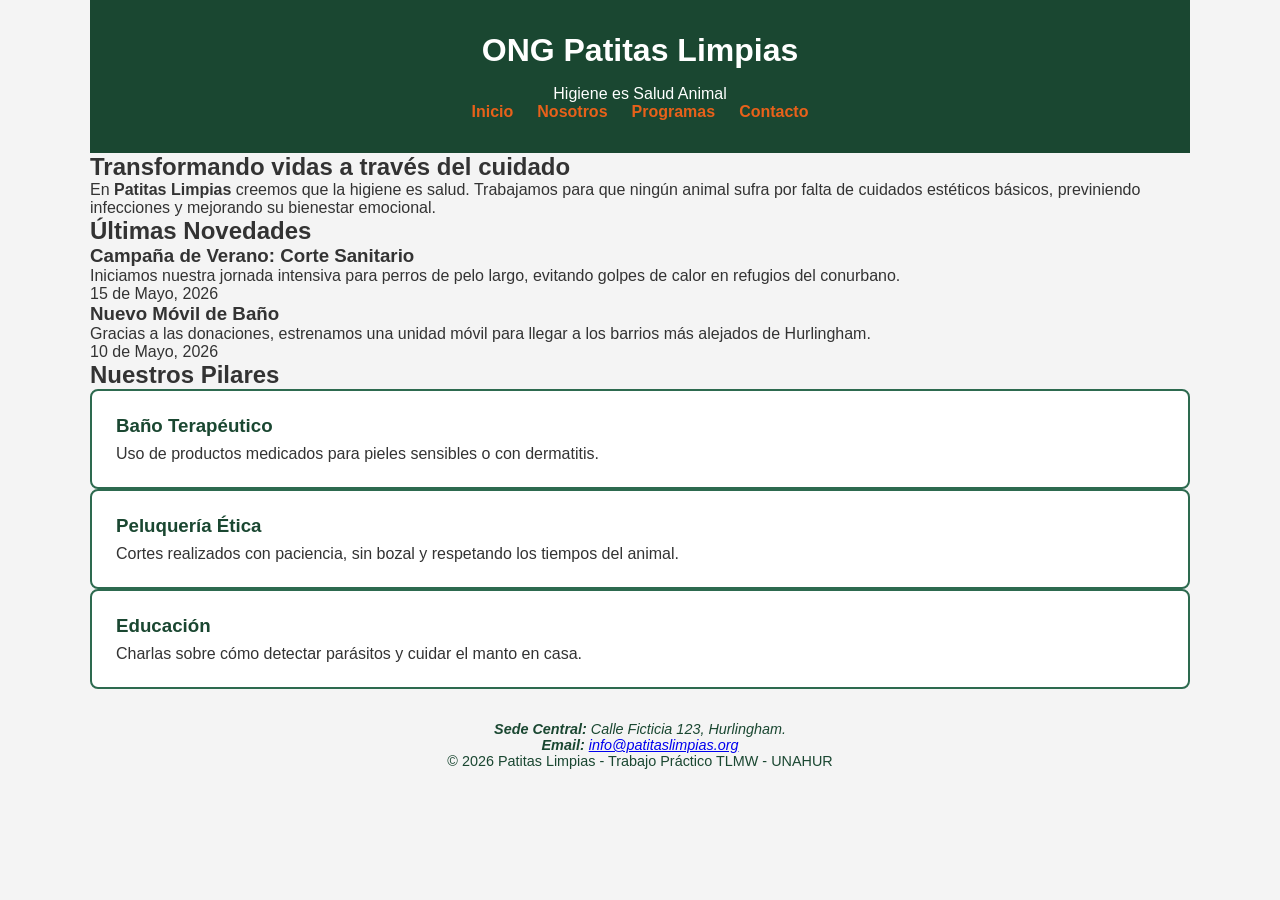
==== index.html @ 878aeaac "style: agregar css y hoja de estilos con flexbox" ====
<!DOCTYPE html>
<html lang="es">
<head>
    <meta charset="UTF-8">
    <meta name="viewport" content="width=device-width, initial-scale=1.0">
    <title>Patitas Limpias - Cuidado Animal con Amor</title>
    <link rel="stylesheet" href="estilos.css">
</head>
<body>
    <header>
        <div class="logo-container">
            <h1>ONG Patitas Limpias</h1>
            <p>Higiene es Salud Animal</p>
        </div>
        <nav>
            <ul>
                <li><a href="index.html">Inicio</a></li>
                <li><a href="nosotros.html">Nosotros</a></li>
                <li><a href="programas.html">Programas</a></li>
                <li><a href="contacto.html">Contacto</a></li>
            </ul>
        </nav>
    </header>

    <main>
        <section id="hero">
            <h2>Transformando vidas a través del cuidado</h2>
            <p>En <strong>Patitas Limpias</strong> creemos que la higiene es salud. Trabajamos para que ningún animal sufra por falta de cuidados estéticos básicos, previniendo infecciones y mejorando su bienestar emocional.</p>
        </section>

        <section id="noticias">
            <h2>Últimas Novedades</h2>
            <div class="contenedor-articulos">
                <article>
                    <h3>Campaña de Verano: Corte Sanitario</h3>
                    <p>Iniciamos nuestra jornada intensiva para perros de pelo largo, evitando golpes de calor en refugios del conurbano.</p>
                    <time datetime="2026-05-15">15 de Mayo, 2026</time>
                </article>
                <article>
                    <h3>Nuevo Móvil de Baño</h3>
                    <p>Gracias a las donaciones, estrenamos una unidad móvil para llegar a los barrios más alejados de Hurlingham.</p>
                    <time datetime="2026-05-10">10 de Mayo, 2026</time>
                </article>
            </div>
        </section>

        <section id="que-hacemos">
            <h2>Nuestros Pilares</h2>
            <div class="flex-container">
                <div class="card">
                    <h3>Baño Terapéutico</h3>
                    <p>Uso de productos medicados para pieles sensibles o con dermatitis.</p>
                </div>
                <div class="card">
                    <h3>Peluquería Ética</h3>
                    <p>Cortes realizados con paciencia, sin bozal y respetando los tiempos del animal.</p>
                </div>
                <div class="card">
                    <h3>Educación</h3>
                    <p>Charlas sobre cómo detectar parásitos y cuidar el manto en casa.</p>
                </div>
            </div>
        </section>
    </main>

    <footer>
        <div class="footer-content">
            <address>
                <strong>Sede Central:</strong> Calle Ficticia 123, Hurlingham.<br>
                <strong>Email:</strong> <a href="mailto:info@patitaslimpias.org">info@patitaslimpias.org</a>
            </address>
            <p>&copy; 2026 Patitas Limpias - Trabajo Práctico TLMW - UNAHUR</p>
        </div>
    </footer>
</body>
</html>
---- estilos.css ----
/* 1. Variables CSS en :root */
:root {
    --verde-oscuro: #1A4731;
    --verde-medio: #2D6A4F;
    --naranja: #E8611A;
    --blanco: #ffffff;
    --gris-claro: #f4f4f4;
}

/* 2. Reset + Body */
* {
    margin: 0;
    padding: 0;
    box-sizing: border-box;
}

body {
    font-family: 'Poppins', sans-serif;
    font-size: 16px;
    background-color: var(--gris-claro);
    color: #333;
    /* Centrado del sitio */
    max-width: 1100px;
    margin: 0 auto;
}

/* 3. Header */
header {
    background-color: var(--verde-oscuro);
    color: var(--blanco);
    padding: 2rem;
    text-align: center;
}

header h1 {
    color: var(--blanco);
    margin-bottom: 1rem;
}

/* 4. Navegación (Flexbox) */
nav ul {
    display: flex;
    justify-content: center;
    gap: 1.5rem;
    list-style: none;
}

nav a {
    color: var(--naranja);
    text-decoration: none;
    font-weight: 600;
    transition: color 0.3s ease;
}

nav a:hover {
    color: var(--blanco);
}

/* 5. Sección Servicios y Cards (Flexbox + Modelo de Caja) */
.servicios {
    display: flex;
    flex-wrap: wrap;
    gap: 1.5rem;
    padding: 2rem 0;
}

.card {
    background-color: var(--blanco);
    flex: 1 1 calc(33.333% - 1.5rem); /* Ocupa un tercio menos el gap */
    min-width: 280px; /* Asegura que se vea bien en móviles */
    padding: 1.5rem;
    border: 2px solid var(--verde-medio);
    border-radius: 8px;
    transition: transform 0.2s ease;
}

.card:hover {
    transform: translateY(-5px); /* Pequeño efecto visual */
    box-shadow: 0 4px 15px rgba(0,0,0,0.1);
}

.card h3 {
    color: var(--verde-oscuro);
    margin-bottom: 0.5rem;
}

/* Estilos para el Footer (Para completar el diseño) */
footer {
    text-align: center;
    padding: 2rem;
    color: var(--verde-oscuro);
    font-size: 0.9rem;
}
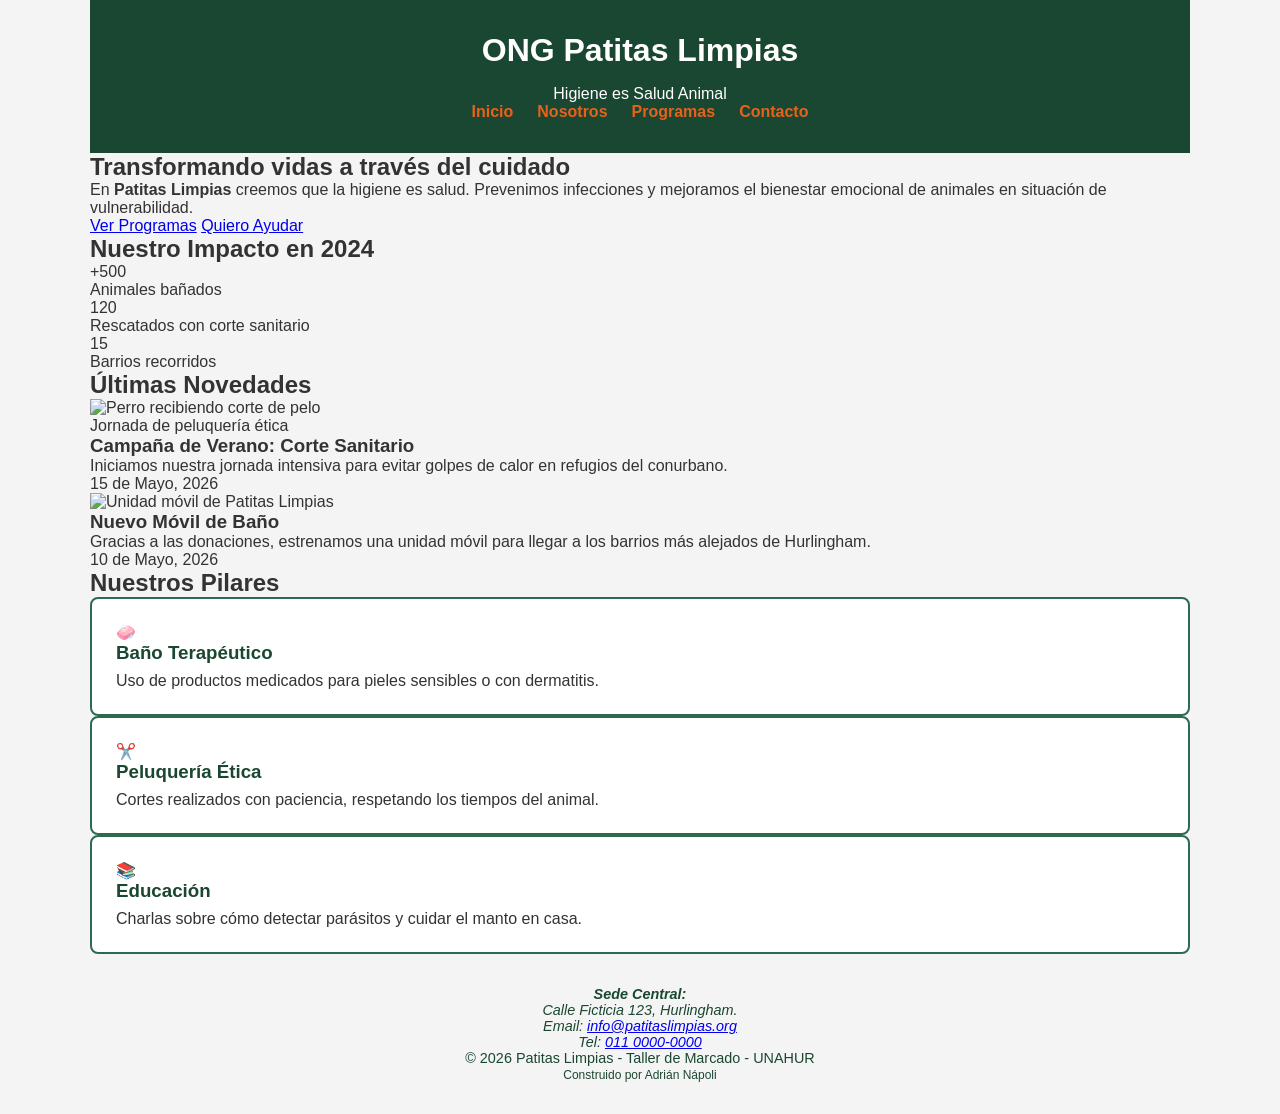
==== commit 9a58559c: "grabo... necesito más tiempo para arreglar botones" ====
--- a/index.html
+++ b/index.html
@@ -7,55 +7,95 @@
     <link rel="stylesheet" href="estilos.css">
 </head>
 <body>
-    <header>
-        <div class="logo-container">
-            <h1>ONG Patitas Limpias</h1>
-            <p>Higiene es Salud Animal</p>
+    <header class="header-principal">
+        <div class="contenedor header-flex">
+            <div class="logo-container">
+                <h1>ONG Patitas Limpias</h1>
+                <p>Higiene es Salud Animal</p>
+            </div>
+            <nav aria-label="Menú principal">
+                <ul class="nav-links">
+                    <li><a href="index.html" class="active">Inicio</a></li>
+                    <li><a href="nosotros.html">Nosotros</a></li>
+                    <li><a href="programas.html">Programas</a></li>
+                    <li><a href="contacto.html">Contacto</a></li>
+                </ul>
+            </nav>
         </div>
-        <nav>
-            <ul>
-                <li><a href="index.html">Inicio</a></li>
-                <li><a href="nosotros.html">Nosotros</a></li>
-                <li><a href="programas.html">Programas</a></li>
-                <li><a href="contacto.html">Contacto</a></li>
-            </ul>
-        </nav>
     </header>
 
     <main>
-        <section id="hero">
-            <h2>Transformando vidas a través del cuidado</h2>
-            <p>En <strong>Patitas Limpias</strong> creemos que la higiene es salud. Trabajamos para que ningún animal sufra por falta de cuidados estéticos básicos, previniendo infecciones y mejorando su bienestar emocional.</p>
-        </section>
-
-        <section id="noticias">
-            <h2>Últimas Novedades</h2>
-            <div class="contenedor-articulos">
-                <article>
-                    <h3>Campaña de Verano: Corte Sanitario</h3>
-                    <p>Iniciamos nuestra jornada intensiva para perros de pelo largo, evitando golpes de calor en refugios del conurbano.</p>
-                    <time datetime="2026-05-15">15 de Mayo, 2026</time>
-                </article>
-                <article>
-                    <h3>Nuevo Móvil de Baño</h3>
-                    <p>Gracias a las donaciones, estrenamos una unidad móvil para llegar a los barrios más alejados de Hurlingham.</p>
-                    <time datetime="2026-05-10">10 de Mayo, 2026</time>
-                </article>
+        <!-- Sección Hero con Call to Action -->
+        <section id="hero" class="hero-seccion">
+            <div class="contenedor hero-contenido">
+                <h2>Transformando vidas a través del cuidado</h2>
+                <p>En <strong>Patitas Limpias</strong> creemos que la higiene es salud. Prevenimos infecciones y mejoramos el bienestar emocional de animales en situación de vulnerabilidad.</p>
+                <div class="hero-botones">
+                    <a href="programas.html" class="boton boton-primario">Ver Programas</a>
+                    <a href="contacto.html" class="boton boton-secundario">Quiero Ayudar</a>
+                </div>
             </div>
         </section>
 
-        <section id="que-hacemos">
-            <h2>Nuestros Pilares</h2>
+        <!-- Estadísticas de Impacto (Innovación) -->
+        <section id="impacto" class="contenedor">
+            <h2 class="titulo-centrado">Nuestro Impacto en 2024</h2>
+            <div class="flex-impacto">
+                <dl class="impacto-item">
+                    <dt>+500</dt>
+                    <dd>Animales bañados</dd>
+                </dl>
+                <dl class="impacto-item">
+                    <dt>120</dt>
+                    <dd>Rescatados con corte sanitario</dd>
+                </dl>
+                <dl class="impacto-item">
+                    <dt>15</dt>
+                    <dd>Barrios recorridos</dd>
+                </dl>
+            </div>
+        </section>
+
+        <section id="noticias" class="fondo-claro">
+            <div class="contenedor">
+                <h2 class="titulo-centrado">Últimas Novedades</h2>
+                <div class="grid-articulos">
+                    <article class="tarjeta-noticia">
+                        <figure>
+                            <img src="img/campaña-verano.jpg" alt="Perro recibiendo corte de pelo">
+                            <figcaption>Jornada de peluquería ética</figcaption>
+                        </figure>
+                        <h3>Campaña de Verano: Corte Sanitario</h3>
+                        <p>Iniciamos nuestra jornada intensiva para evitar golpes de calor en refugios del conurbano.</p>
+                        <time datetime="2026-05-15">15 de Mayo, 2026</time>
+                    </article>
+                    <article class="tarjeta-noticia">
+                        <figure>
+                            <img src="img/movil-bano.jpg" alt="Unidad móvil de Patitas Limpias">
+                        </figure>
+                        <h3>Nuevo Móvil de Baño</h3>
+                        <p>Gracias a las donaciones, estrenamos una unidad móvil para llegar a los barrios más alejados de Hurlingham.</p>
+                        <time datetime="2026-05-10">10 de Mayo, 2026</time>
+                    </article>
+                </div>
+            </div>
+        </section>
+
+        <section id="que-hacemos" class="contenedor">
+            <h2 class="titulo-centrado">Nuestros Pilares</h2>
             <div class="flex-container">
                 <div class="card">
+                    <span class="icono">🧼</span>
                     <h3>Baño Terapéutico</h3>
                     <p>Uso de productos medicados para pieles sensibles o con dermatitis.</p>
                 </div>
                 <div class="card">
+                    <span class="icono">✂️</span>
                     <h3>Peluquería Ética</h3>
-                    <p>Cortes realizados con paciencia, sin bozal y respetando los tiempos del animal.</p>
+                    <p>Cortes realizados con paciencia, respetando los tiempos del animal.</p>
                 </div>
                 <div class="card">
+                    <span class="icono">📚</span>
                     <h3>Educación</h3>
                     <p>Charlas sobre cómo detectar parásitos y cuidar el manto en casa.</p>
                 </div>
@@ -64,12 +104,17 @@
     </main>
 
     <footer>
-        <div class="footer-content">
+        <div class="contenedor footer-grid">
             <address>
-                <strong>Sede Central:</strong> Calle Ficticia 123, Hurlingham.<br>
-                <strong>Email:</strong> <a href="mailto:info@patitaslimpias.org">info@patitaslimpias.org</a>
+                <strong>Sede Central:</strong><br>
+                Calle Ficticia 123, Hurlingham.<br>
+                Email: <a href="mailto:info@patitaslimpias.org">info@patitaslimpias.org</a><br>
+                Tel: <a href="tel:+541100000000">011 0000-0000</a>
             </address>
-            <p>&copy; 2026 Patitas Limpias - Trabajo Práctico TLMW - UNAHUR</p>
+            <div class="copyright">
+                <p>&copy; 2026 Patitas Limpias - Taller de Marcado - UNAHUR</p>
+                <p><small>Construido por Adrián Nápoli</small></p>
+            </div>
         </div>
     </footer>
 </body>
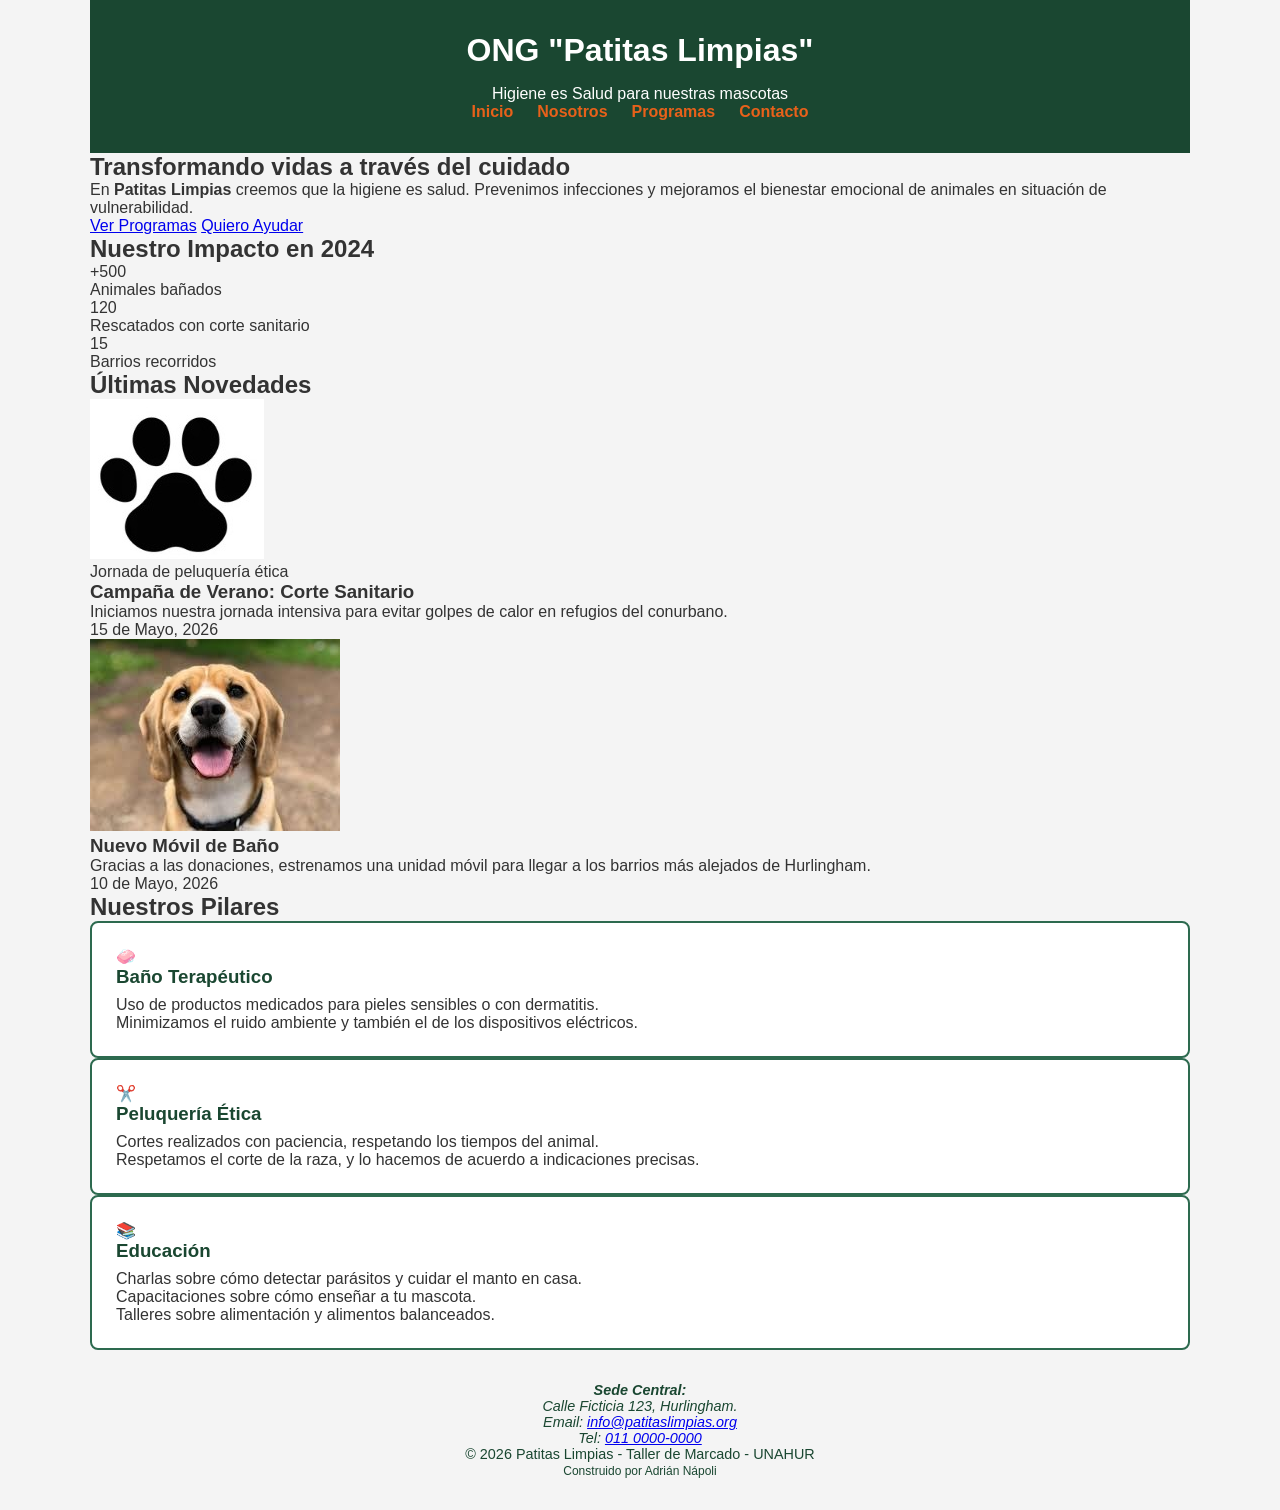
==== commit 96c8ec8d: "tengo que revisar el video incrustados" ====
--- a/index.html
+++ b/index.html
@@ -10,8 +10,8 @@
     <header class="header-principal">
         <div class="contenedor header-flex">
             <div class="logo-container">
-                <h1>ONG Patitas Limpias</h1>
-                <p>Higiene es Salud Animal</p>
+                <h1>ONG "Patitas Limpias"</h1>
+                <p>Higiene es Salud para nuestras mascotas</p>
             </div>
             <nav aria-label="Menú principal">
                 <ul class="nav-links">
@@ -62,7 +62,7 @@
                 <div class="grid-articulos">
                     <article class="tarjeta-noticia">
                         <figure>
-                            <img src="img/campaña-verano.jpg" alt="Perro recibiendo corte de pelo">
+                            <img src="img/huella.jpg" alt="Perro recibiendo corte de pelo">
                             <figcaption>Jornada de peluquería ética</figcaption>
                         </figure>
                         <h3>Campaña de Verano: Corte Sanitario</h3>
@@ -71,7 +71,7 @@
                     </article>
                     <article class="tarjeta-noticia">
                         <figure>
-                            <img src="img/movil-bano.jpg" alt="Unidad móvil de Patitas Limpias">
+                            <img src="img/perro1.jpg" alt="Unidad móvil de Patitas Limpias">
                         </figure>
                         <h3>Nuevo Móvil de Baño</h3>
                         <p>Gracias a las donaciones, estrenamos una unidad móvil para llegar a los barrios más alejados de Hurlingham.</p>
@@ -88,16 +88,21 @@
                     <span class="icono">🧼</span>
                     <h3>Baño Terapéutico</h3>
                     <p>Uso de productos medicados para pieles sensibles o con dermatitis.</p>
+                    <p>Minimizamos el ruido ambiente y también el de los dispositivos eléctricos.</p>
+
                 </div>
                 <div class="card">
                     <span class="icono">✂️</span>
                     <h3>Peluquería Ética</h3>
                     <p>Cortes realizados con paciencia, respetando los tiempos del animal.</p>
+                    <p>Respetamos el corte de la raza, y lo hacemos de acuerdo a indicaciones precisas.</p>
                 </div>
                 <div class="card">
                     <span class="icono">📚</span>
                     <h3>Educación</h3>
                     <p>Charlas sobre cómo detectar parásitos y cuidar el manto en casa.</p>
+                    <p>Capacitaciones sobre cómo enseñar a tu mascota.</p>
+                    <p>Talleres sobre alimentación y alimentos balanceados.</p>
                 </div>
             </div>
         </section>
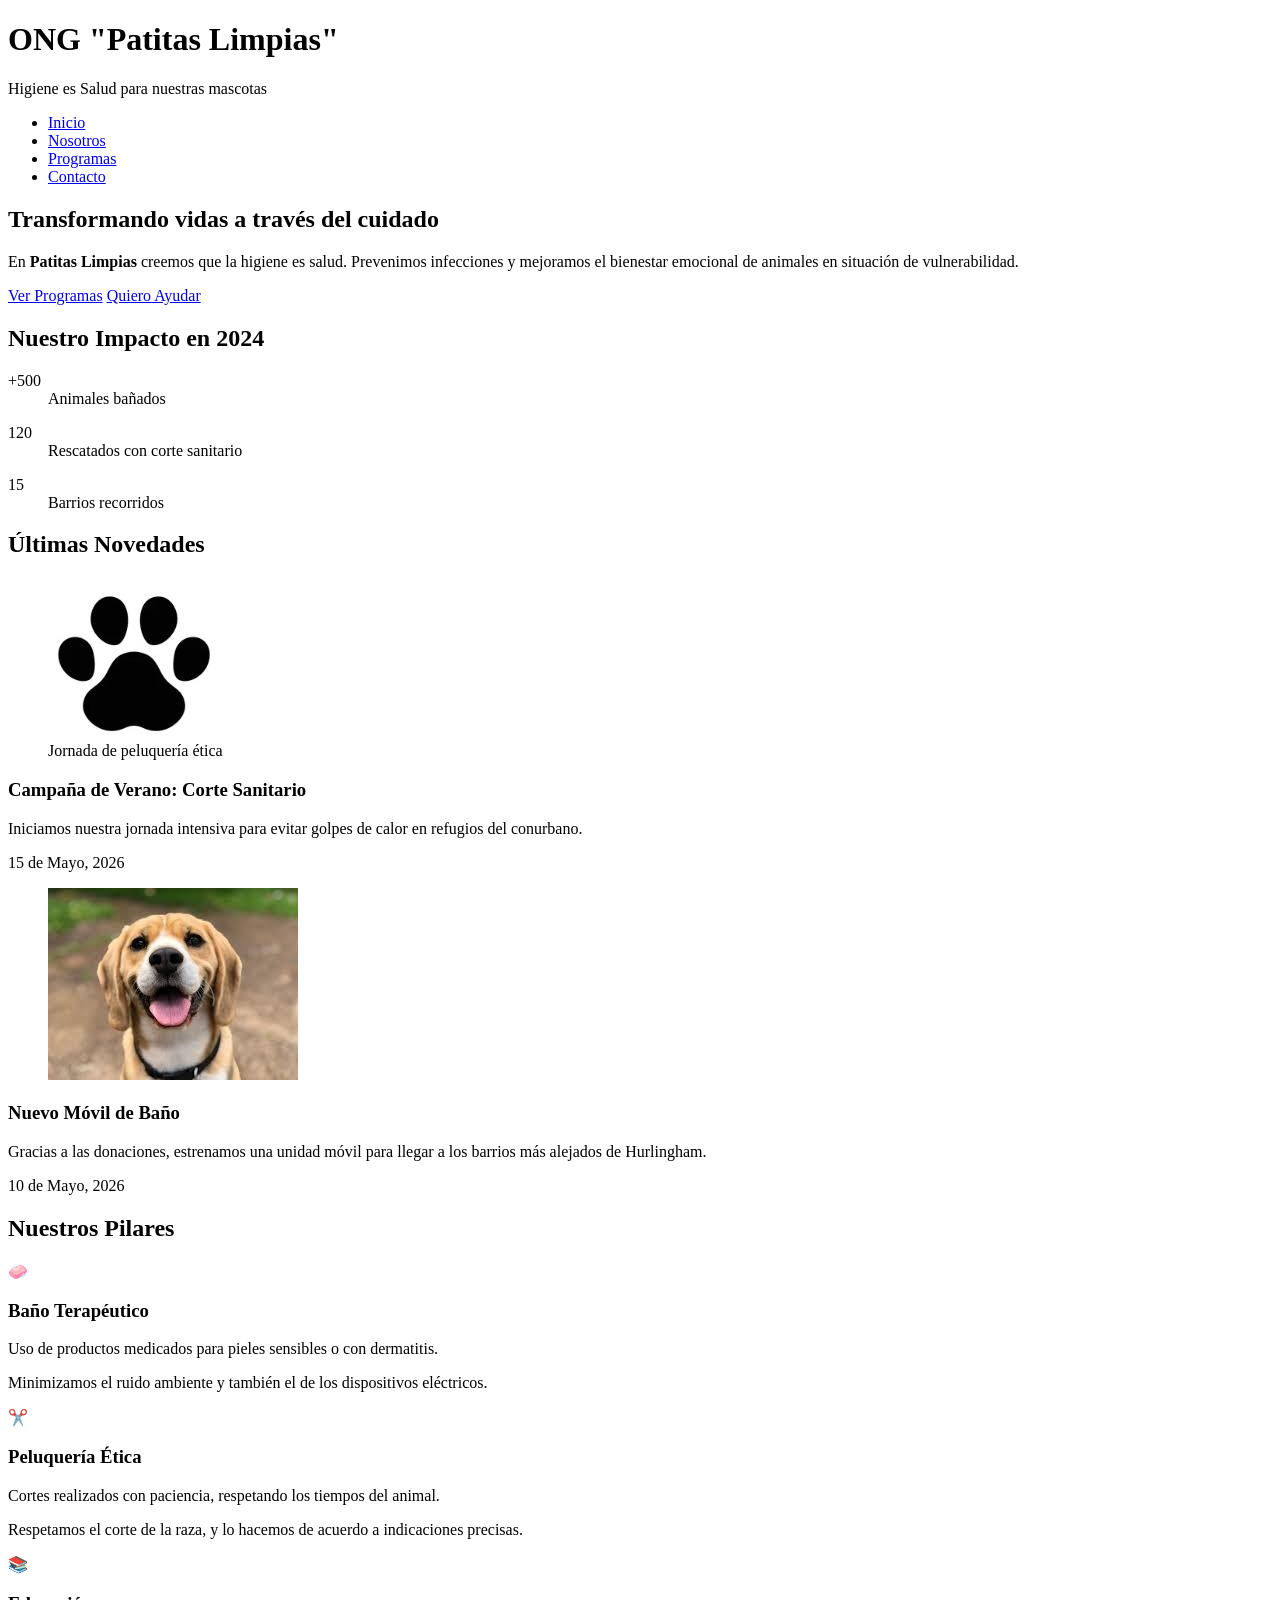
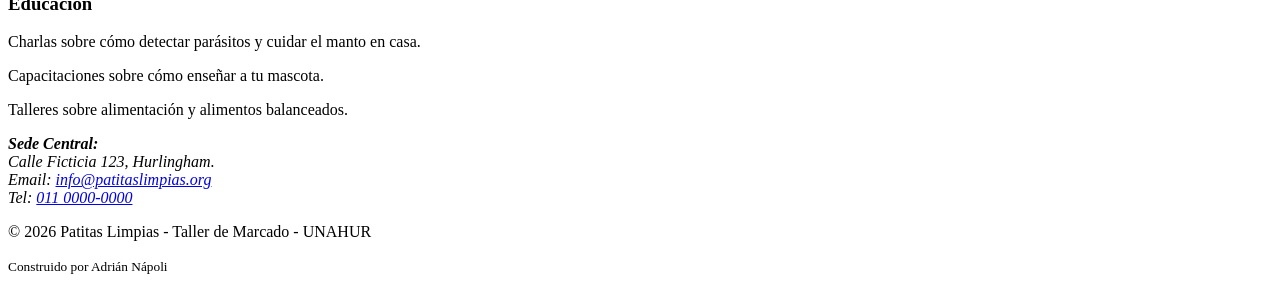
==== commit 2692d671: "mover hoja de estilos a la carpeta css y actualizar rutas" ====
--- a/index.html
+++ b/index.html
@@ -4,7 +4,7 @@
     <meta charset="UTF-8">
     <meta name="viewport" content="width=device-width, initial-scale=1.0">
     <title>Patitas Limpias - Cuidado Animal con Amor</title>
-    <link rel="stylesheet" href="estilos.css">
+    <link rel="stylesheet" href="css/estilos.css">
 </head>
 <body>
     <header class="header-principal">
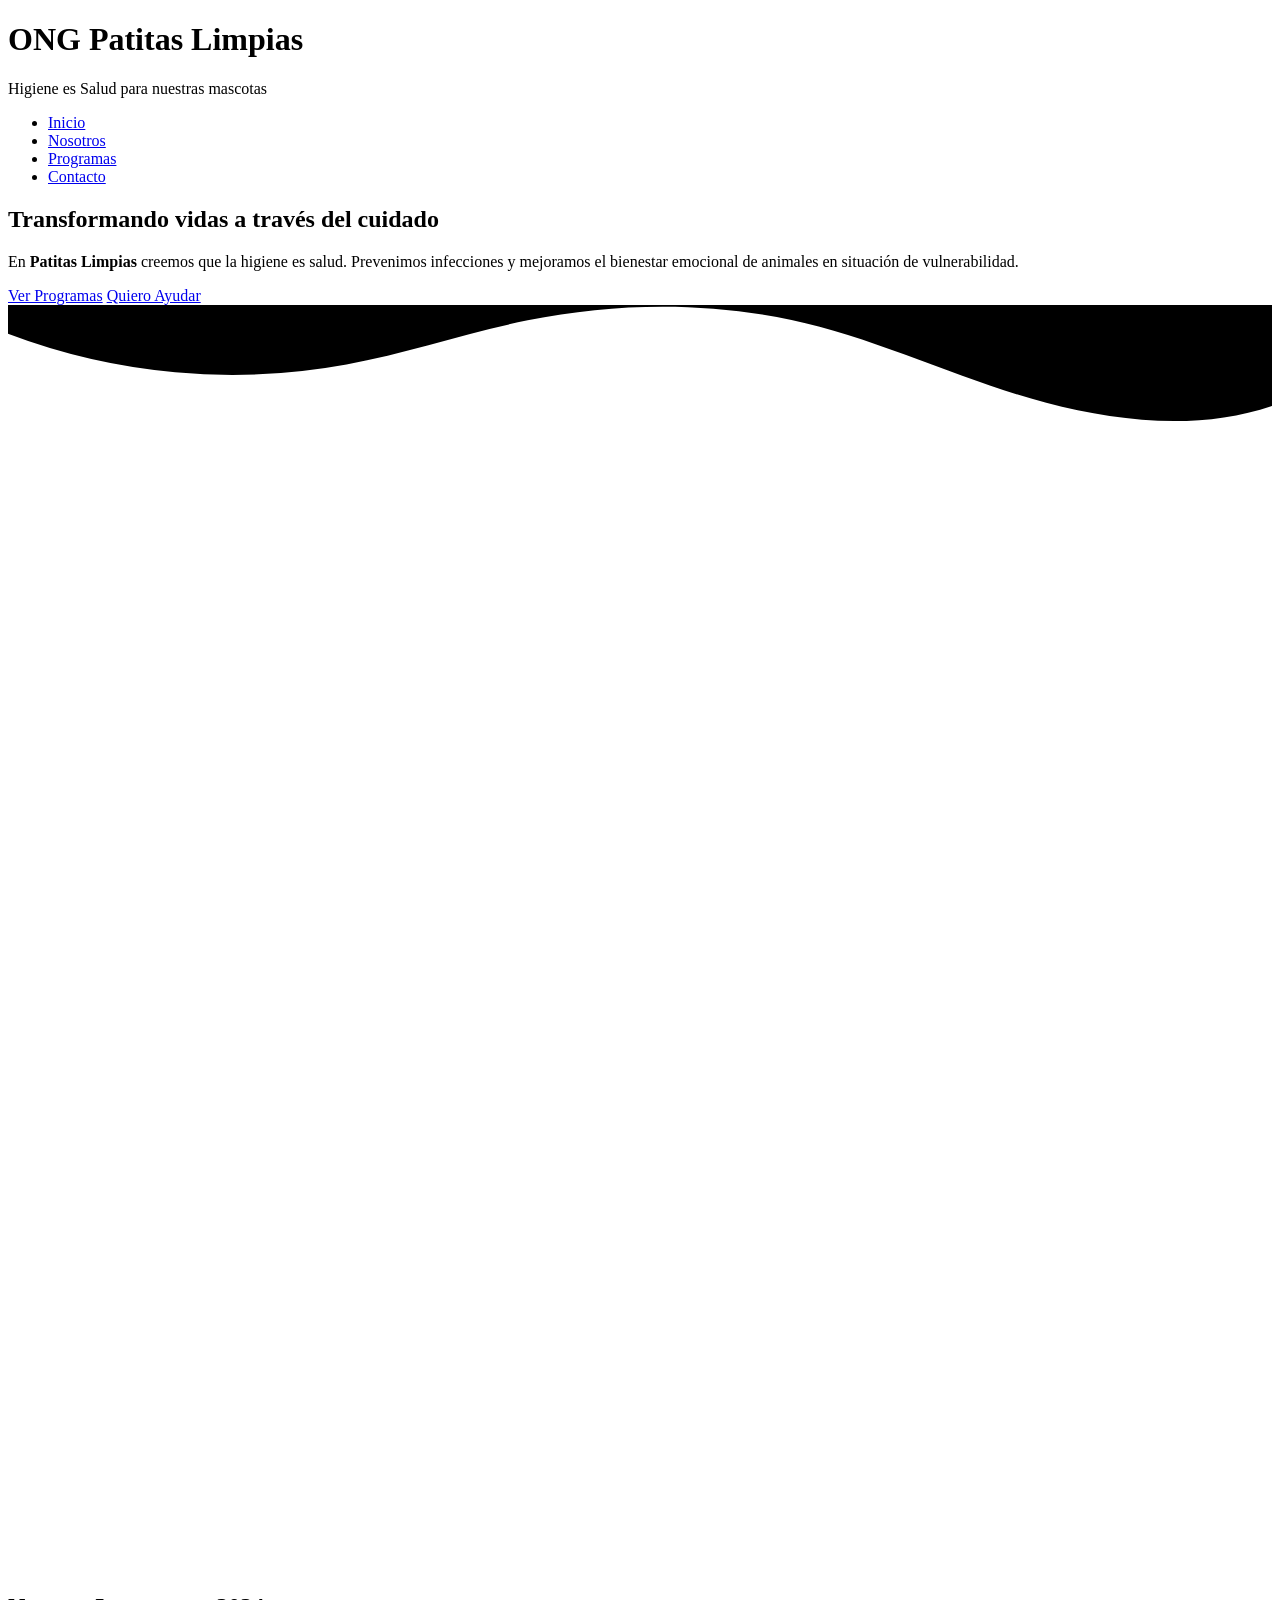
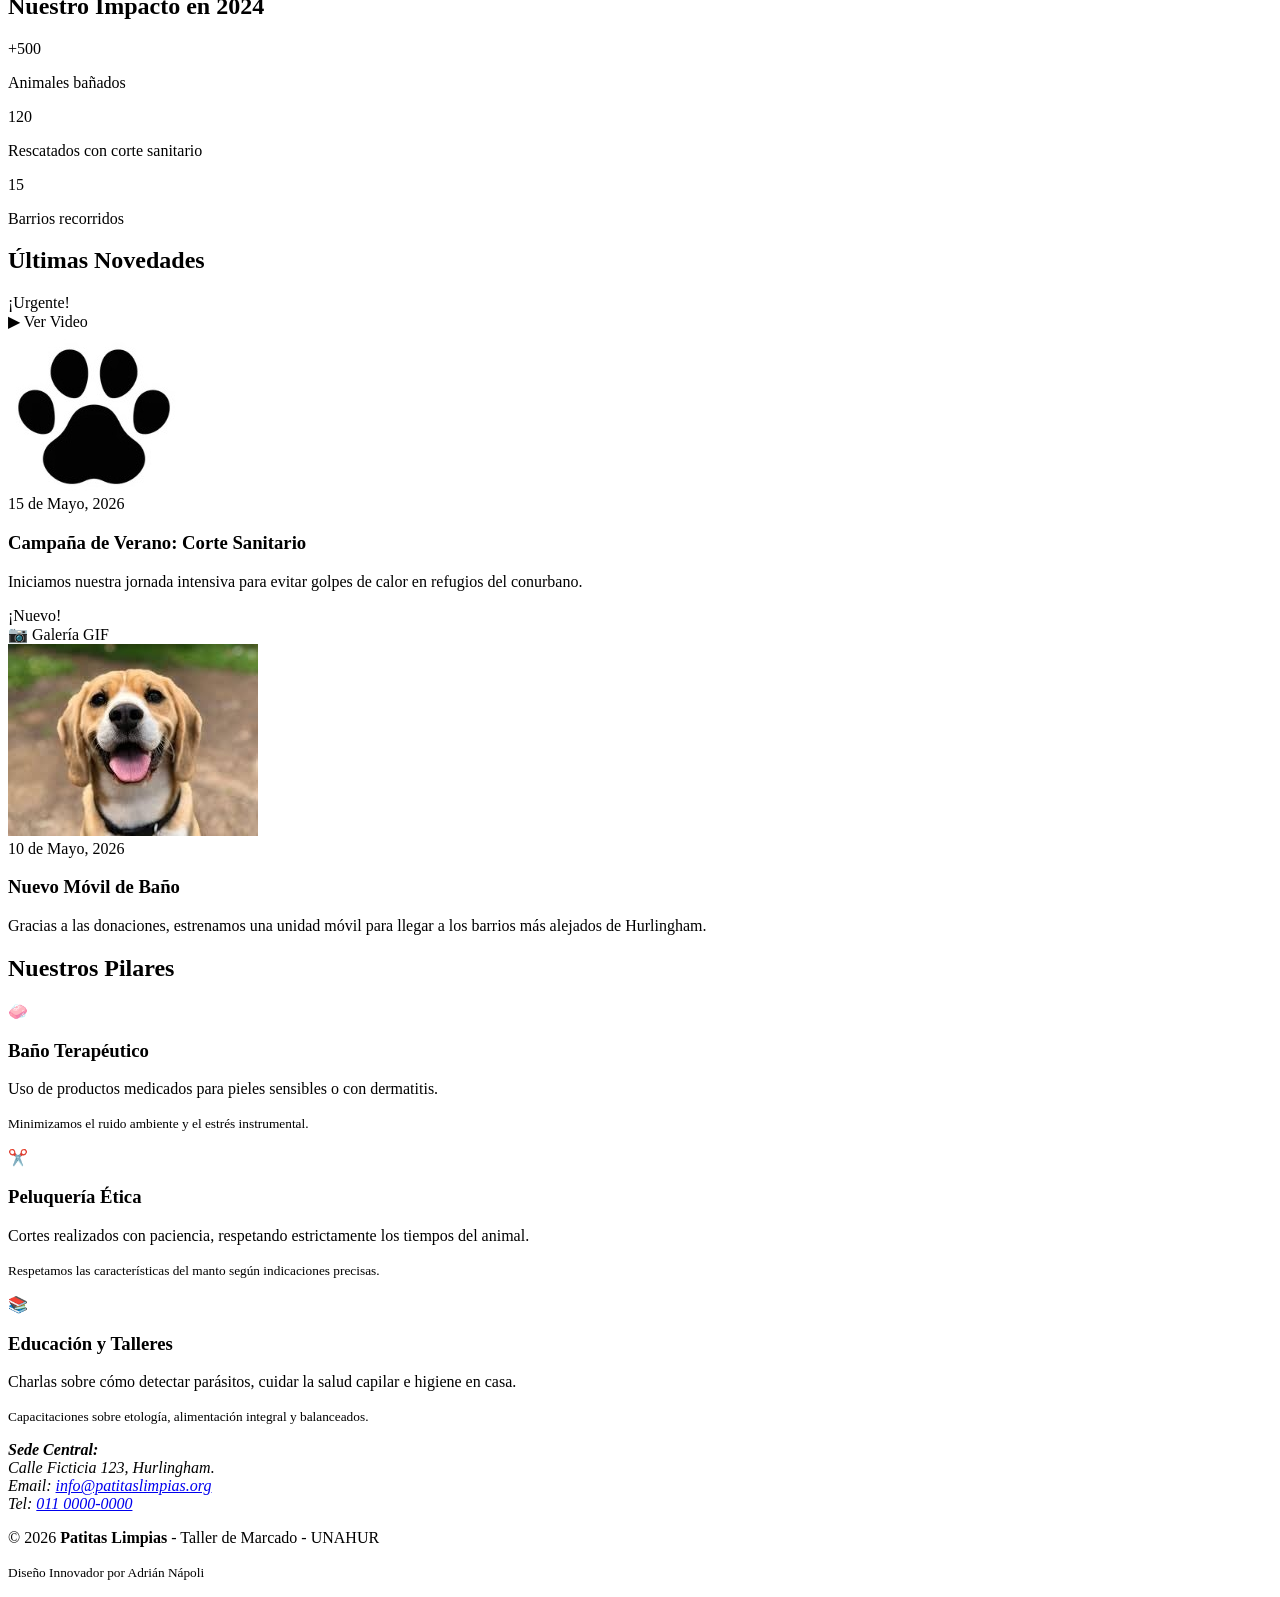
==== commit bbcca341: "rediseño estético integral con CSS Grid y Flexbox... me falta revisar paleta de colores" ====
--- a/index.html
+++ b/index.html
@@ -4,121 +4,145 @@
     <meta charset="UTF-8">
     <meta name="viewport" content="width=device-width, initial-scale=1.0">
     <title>Patitas Limpias - Cuidado Animal con Amor</title>
+    <link rel="preconnect" href="https://fonts.googleapis.com">
+    <link rel="preconnect" href="https://fonts.gstatic.com" crossorigin>
+    <link href="https://fonts.googleapis.com/css2?family=Fredoka:wght@400;600;700&family=Poppins:wght@300;400;600&display=swap" rel="stylesheet">
     <link rel="stylesheet" href="css/estilos.css">
 </head>
 <body>
-    <header class="header-principal">
+    <header class="header-principal sticky-nav">
         <div class="contenedor header-flex">
             <div class="logo-container">
-                <h1>ONG "Patitas Limpias"</h1>
+                <h1>ONG <span>Patitas Limpias</span></h1>
                 <p>Higiene es Salud para nuestras mascotas</p>
             </div>
             <nav aria-label="Menú principal">
                 <ul class="nav-links">
-                    <li><a href="index.html" class="active">Inicio</a></li>
-                    <li><a href="nosotros.html">Nosotros</a></li>
-                    <li><a href="programas.html">Programas</a></li>
-                    <li><a href="contacto.html">Contacto</a></li>
+                    <li><a href="index.html" class="active animated-link">Inicio</a></li>
+                    <li><a href="nosotros.html" class="animated-link">Nosotros</a></li>
+                    <li><a href="programas.html" class="animated-link">Programas</a></li>
+                    <li><a href="contacto.html" class="animated-link">Contacto</a></li>
                 </ul>
             </nav>
         </div>
     </header>
 
     <main>
-        <!-- Sección Hero con Call to Action -->
         <section id="hero" class="hero-seccion">
             <div class="contenedor hero-contenido">
-                <h2>Transformando vidas a través del cuidado</h2>
+                <h2 class="bounce-text">Transformando vidas a través del cuidado</h2>
                 <p>En <strong>Patitas Limpias</strong> creemos que la higiene es salud. Prevenimos infecciones y mejoramos el bienestar emocional de animales en situación de vulnerabilidad.</p>
                 <div class="hero-botones">
-                    <a href="programas.html" class="boton boton-primario">Ver Programas</a>
+                    <a href="programas.html" class="boton boton-primario pulse-effect">Ver Programas</a>
                     <a href="contacto.html" class="boton boton-secundario">Quiero Ayudar</a>
+                </div>
+            </div>
+            <div class="custom-shape-divider">
+                <svg data-name="Layer 1" xmlns="http://www.w3.org/2000/svg" viewBox="0 0 1200 1200" preserveAspectRatio="none">
+                    <path d="M321.39,56.44c58-10.79,114.16-30.13,172-41.86,82.39-16.72,168.19-17.73,250.45-.39C823.78,31,906.67,72,985.66,92.83c70.05,18.48,146.53,26.09,214.34,3V0H0V27.35A600.21,600.21,0,0,0,321.39,56.44Z" class="shape-fill"></path>
+                </svg>
+            </div>
+        </section>
+
+        <section id="impacto" class="contenedor seccion-padding">
+            <h2 class="titulo-centrado">Nuestro Impacto en 2024</h2>
+            <div class="flex-impacto">
+                <div class="impacto-item">
+                    <div class="impacto-circulo">
+                        <span class="numero">+500</span>
+                    </div>
+                    <p class="descripcion-impacto">Animales bañados</p>
+                </div>
+                <div class="impacto-item">
+                    <div class="impacto-circulo">
+                        <span class="numero">120</span>
+                    </div>
+                    <p class="descripcion-impacto">Rescatados con corte sanitario</p>
+                </div>
+                <div class="impacto-item">
+                    <div class="impacto-circulo">
+                        <span class="numero">15</span>
+                    </div>
+                    <p class="descripcion-impacto">Barrios recorridos</p>
                 </div>
             </div>
         </section>
 
-        <!-- Estadísticas de Impacto (Innovación) -->
-        <section id="impacto" class="contenedor">
-            <h2 class="titulo-centrado">Nuestro Impacto en 2024</h2>
-            <div class="flex-impacto">
-                <dl class="impacto-item">
-                    <dt>+500</dt>
-                    <dd>Animales bañados</dd>
-                </dl>
-                <dl class="impacto-item">
-                    <dt>120</dt>
-                    <dd>Rescatados con corte sanitario</dd>
-                </dl>
-                <dl class="impacto-item">
-                    <dt>15</dt>
-                    <dd>Barrios recorridos</dd>
-                </dl>
-            </div>
-        </section>
-
-        <section id="noticias" class="fondo-claro">
+        <section id="noticias" class="fondo-claro seccion-padding">
             <div class="contenedor">
                 <h2 class="titulo-centrado">Últimas Novedades</h2>
                 <div class="grid-articulos">
-                    <article class="tarjeta-noticia">
-                        <figure>
-                            <img src="img/huella.jpg" alt="Perro recibiendo corte de pelo">
-                            <figcaption>Jornada de peluquería ética</figcaption>
-                        </figure>
-                        <h3>Campaña de Verano: Corte Sanitario</h3>
-                        <p>Iniciamos nuestra jornada intensiva para evitar golpes de calor en refugios del conurbano.</p>
-                        <time datetime="2026-05-15">15 de Mayo, 2026</time>
+                    
+                    <article class="tarjeta-noticia relative-card">
+                        <span class="badge badge-urgente">¡Urgente!</span>
+                        <div class="contenedor-multimedia">
+                            <div class="overlay-play"><span>▶ Ver Video</span></div>
+                            <img src="img/huella.jpg" alt="Perro recibiendo corte de pelo" class="img-zoom">
+                        </div>
+                        <div class="tarjeta-cuerpo">
+                            <time datetime="2026-05-15" class="time-tag">15 de Mayo, 2026</time>
+                            <h3>Campaña de Verano: Corte Sanitario</h3>
+                            <p>Iniciamos nuestra jornada intensiva para evitar golpes de calor en refugios del conurbano.</p>
+                        </div>
                     </article>
-                    <article class="tarjeta-noticia">
-                        <figure>
-                            <img src="img/perro1.jpg" alt="Unidad móvil de Patitas Limpias">
-                        </figure>
-                        <h3>Nuevo Móvil de Baño</h3>
-                        <p>Gracias a las donaciones, estrenamos una unidad móvil para llegar a los barrios más alejados de Hurlingham.</p>
-                        <time datetime="2026-05-10">10 de Mayo, 2026</time>
+
+                    <article class="tarjeta-noticia relative-card">
+                        <span class="badge badge-nuevo">¡Nuevo!</span>
+                        <div class="contenedor-multimedia">
+                            <div class="overlay-play"><span>📷 Galería GIF</span></div>
+                            <img src="img/perro1.jpg" alt="Unidad móvil de Patitas Limpias" class="img-zoom">
+                        </div>
+                        <div class="tarjeta-cuerpo">
+                            <time datetime="2026-05-10" class="time-tag">10 de Mayo, 2026</time>
+                            <h3>Nuevo Móvil de Baño</h3>
+                            <p>Gracias a las donaciones, estrenamos una unidad móvil para llegar a los barrios más alejados de Hurlingham.</p>
+                        </div>
                     </article>
+
                 </div>
             </div>
         </section>
 
-        <section id="que-hacemos" class="contenedor">
+        <section id="que-hacemos" class="contenedor seccion-padding">
             <h2 class="titulo-centrado">Nuestros Pilares</h2>
             <div class="flex-container">
-                <div class="card">
-                    <span class="icono">🧼</span>
+                
+                <div class="card card-interactiva">
+                    <div class="icono-flotante">🧼</div>
                     <h3>Baño Terapéutico</h3>
                     <p>Uso de productos medicados para pieles sensibles o con dermatitis.</p>
-                    <p>Minimizamos el ruido ambiente y también el de los dispositivos eléctricos.</p>
+                    <p><small class="texto-secundario">Minimizamos el ruido ambiente y el estrés instrumental.</small></p>
+                </div>
 
+                <div class="card card-interactiva">
+                    <div class="icono-flotante">✂️</div>
+                    <h3>Peluquería Ética</h3>
+                    <p>Cortes realizados con paciencia, respetando estrictamente los tiempos del animal.</p>
+                    <p><small class="texto-secundario">Respetamos las características del manto según indicaciones precisas.</small></p>
                 </div>
-                <div class="card">
-                    <span class="icono">✂️</span>
-                    <h3>Peluquería Ética</h3>
-                    <p>Cortes realizados con paciencia, respetando los tiempos del animal.</p>
-                    <p>Respetamos el corte de la raza, y lo hacemos de acuerdo a indicaciones precisas.</p>
+
+                <div class="card card-interactiva">
+                    <div class="icono-flotante">📚</div>
+                    <h3>Educación y Talleres</h3>
+                    <p>Charlas sobre cómo detectar parásitos, cuidar la salud capilar e higiene en casa.</p>
+                    <p><small class="texto-secundario">Capacitaciones sobre etología, alimentación integral y balanceados.</small></p>
                 </div>
-                <div class="card">
-                    <span class="icono">📚</span>
-                    <h3>Educación</h3>
-                    <p>Charlas sobre cómo detectar parásitos y cuidar el manto en casa.</p>
-                    <p>Capacitaciones sobre cómo enseñar a tu mascota.</p>
-                    <p>Talleres sobre alimentación y alimentos balanceados.</p>
-                </div>
+
             </div>
         </section>
     </main>
 
     <footer>
         <div class="contenedor footer-grid">
-            <address>
+            <address class="footer-direccion">
                 <strong>Sede Central:</strong><br>
                 Calle Ficticia 123, Hurlingham.<br>
-                Email: <a href="mailto:info@patitaslimpias.org">info@patitaslimpias.org</a><br>
-                Tel: <a href="tel:+541100000000">011 0000-0000</a>
+                Email: <a href="mailto:info@patitaslimpias.org" class="footer-link">info@patitaslimpias.org</a><br>
+                Tel: <a href="tel:+541100000000" class="footer-link">011 0000-0000</a>
             </address>
             <div class="copyright">
-                <p>&copy; 2026 Patitas Limpias - Taller de Marcado - UNAHUR</p>
-                <p><small>Construido por Adrián Nápoli</small></p>
+                <p>&copy; 2026 <strong>Patitas Limpias</strong> - Taller de Marcado - UNAHUR</p>
+                <p><small>Diseño Innovador por Adrián Nápoli</small></p>
             </div>
         </div>
     </footer>
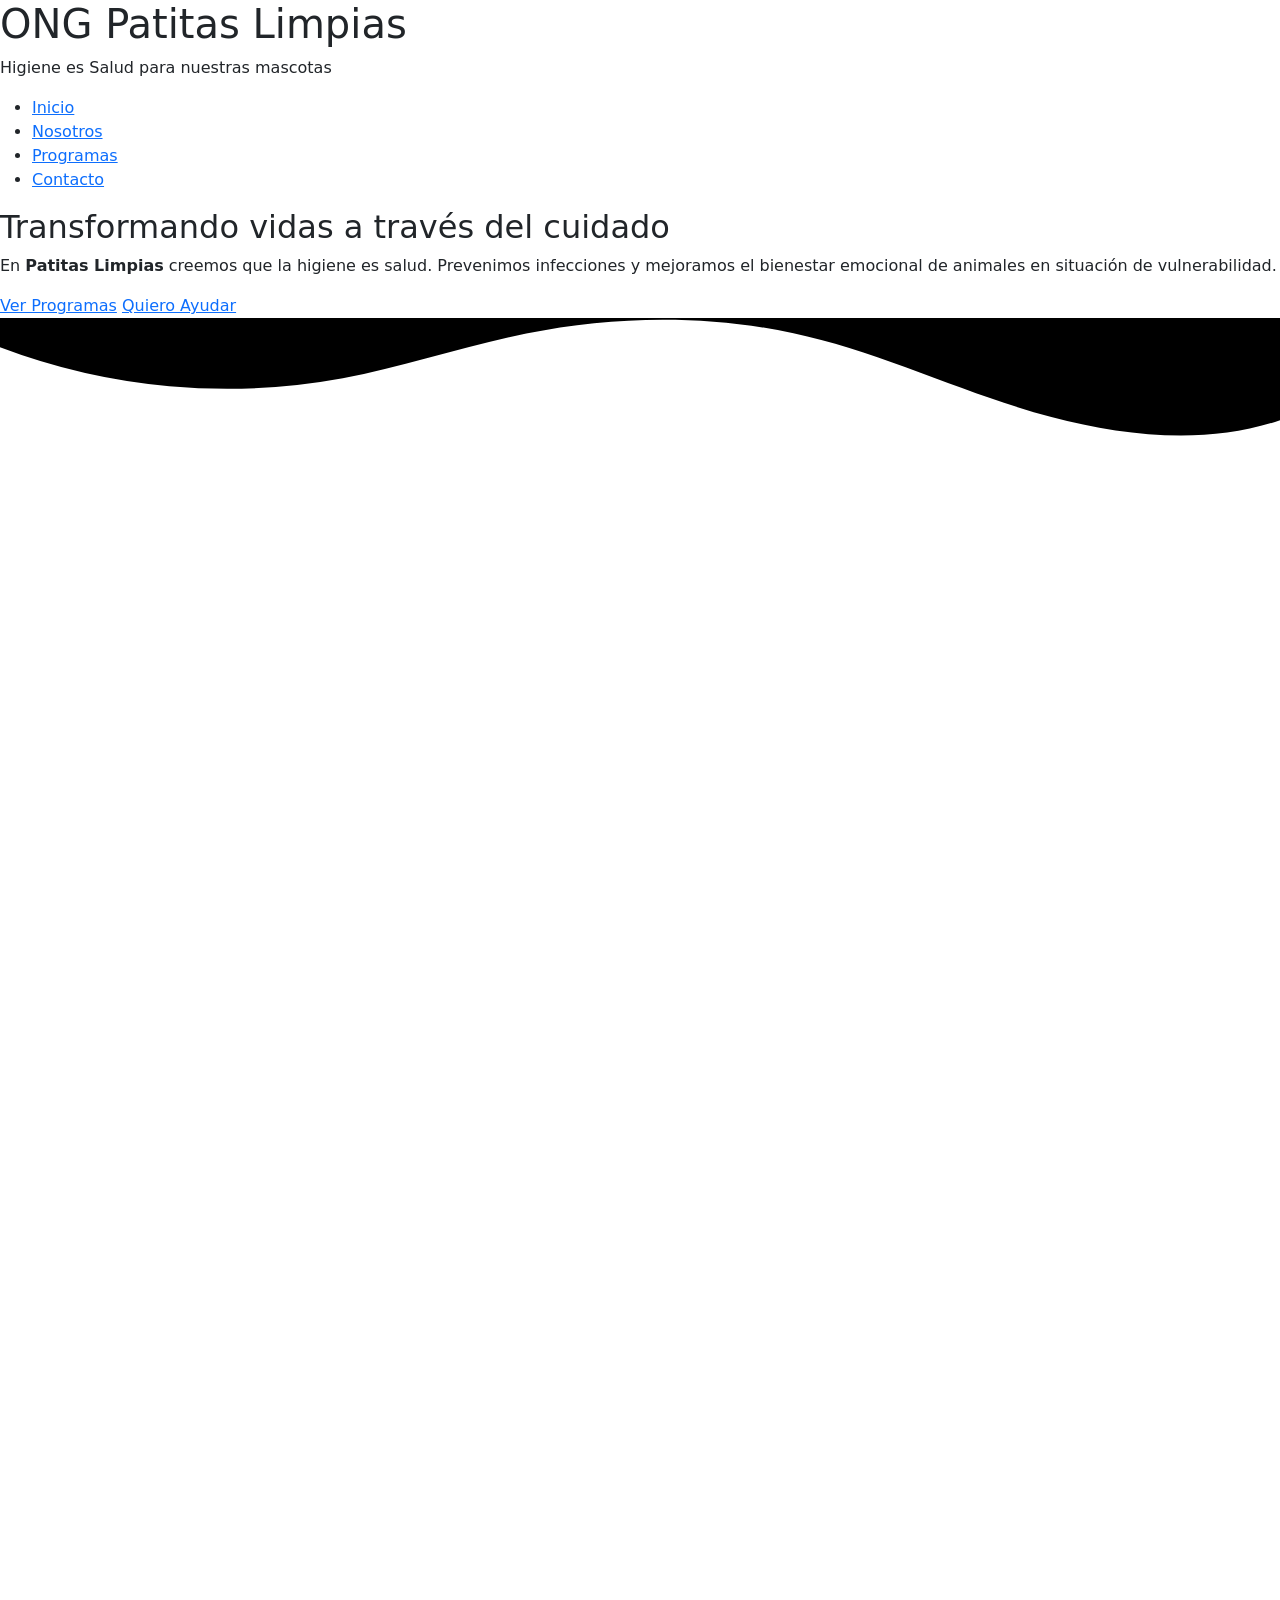
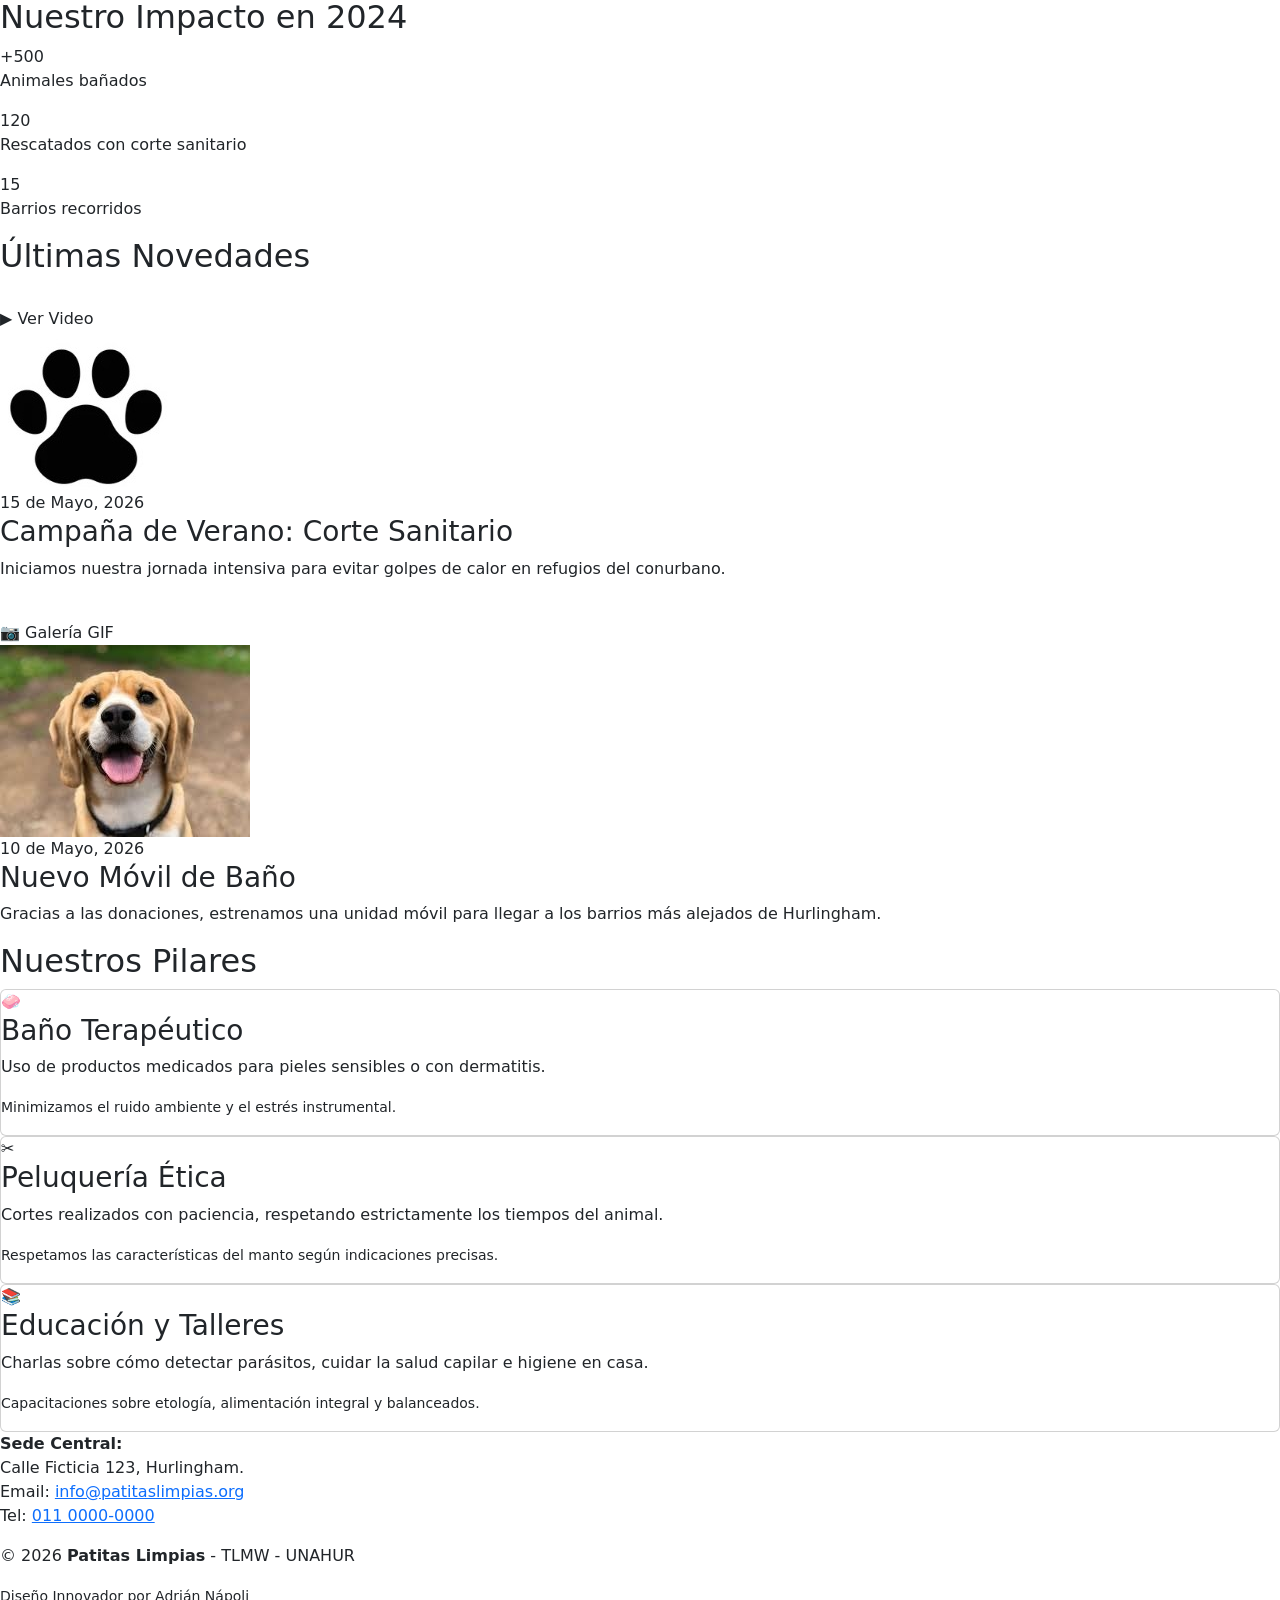
==== commit 4fd4fc67: "Bootstrap, navbar responsive y correcciones varias en HTML" ====
--- a/index.html
+++ b/index.html
@@ -7,6 +7,7 @@
     <link rel="preconnect" href="https://fonts.googleapis.com">
     <link rel="preconnect" href="https://fonts.gstatic.com" crossorigin>
     <link href="https://fonts.googleapis.com/css2?family=Fredoka:wght@400;600;700&family=Poppins:wght@300;400;600&display=swap" rel="stylesheet">
+    <link href="https://cdn.jsdelivr.net/npm/bootstrap@5.3.3/dist/css/bootstrap.min.css" rel="stylesheet">
     <link rel="stylesheet" href="css/estilos.css">
 </head>
 <body>
@@ -141,10 +142,11 @@
                 Tel: <a href="tel:+541100000000" class="footer-link">011 0000-0000</a>
             </address>
             <div class="copyright">
-                <p>&copy; 2026 <strong>Patitas Limpias</strong> - Taller de Marcado - UNAHUR</p>
+                <p>&copy; 2026 <strong>Patitas Limpias</strong> - TLMW - UNAHUR</p>
                 <p><small>Diseño Innovador por Adrián Nápoli</small></p>
             </div>
         </div>
     </footer>
+<script src="https://cdn.jsdelivr.net/npm/bootstrap@5.3.3/dist/js/bootstrap.bundle.min.js"></script>
 </body>
 </html>
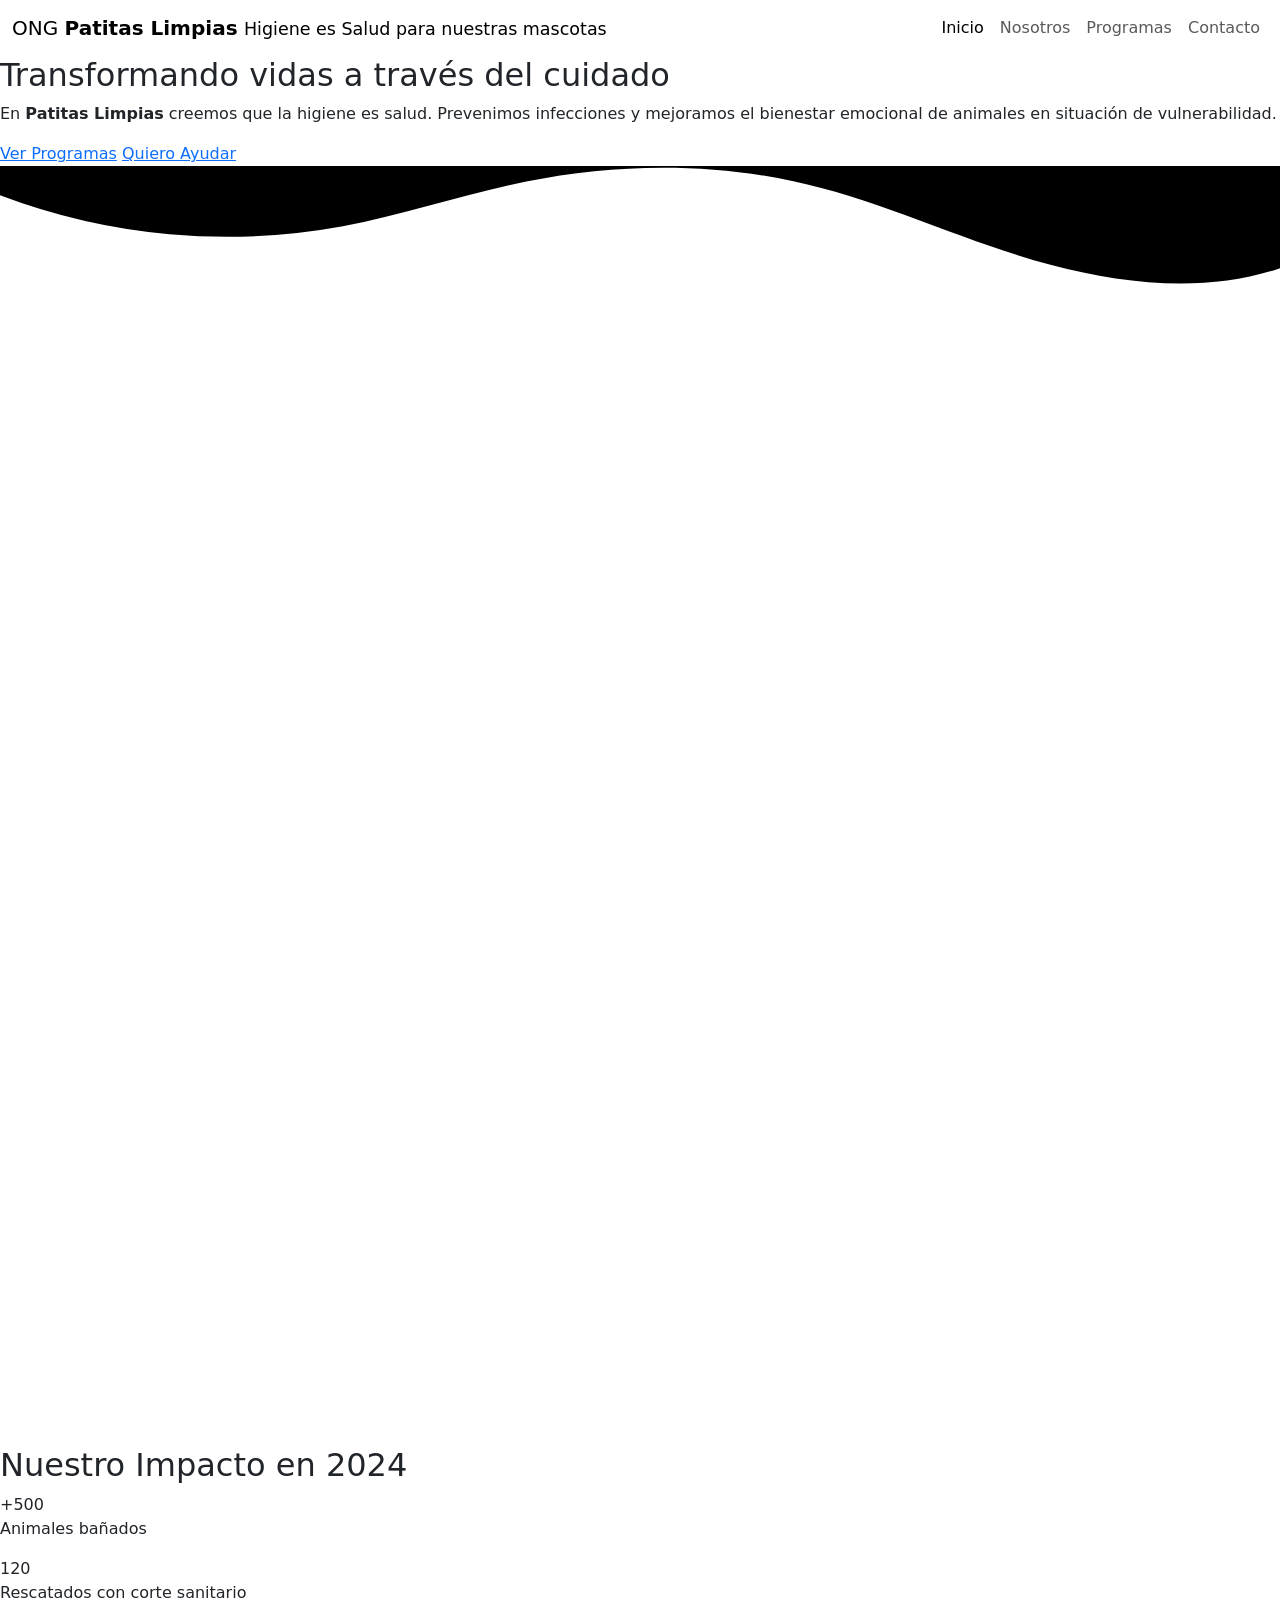
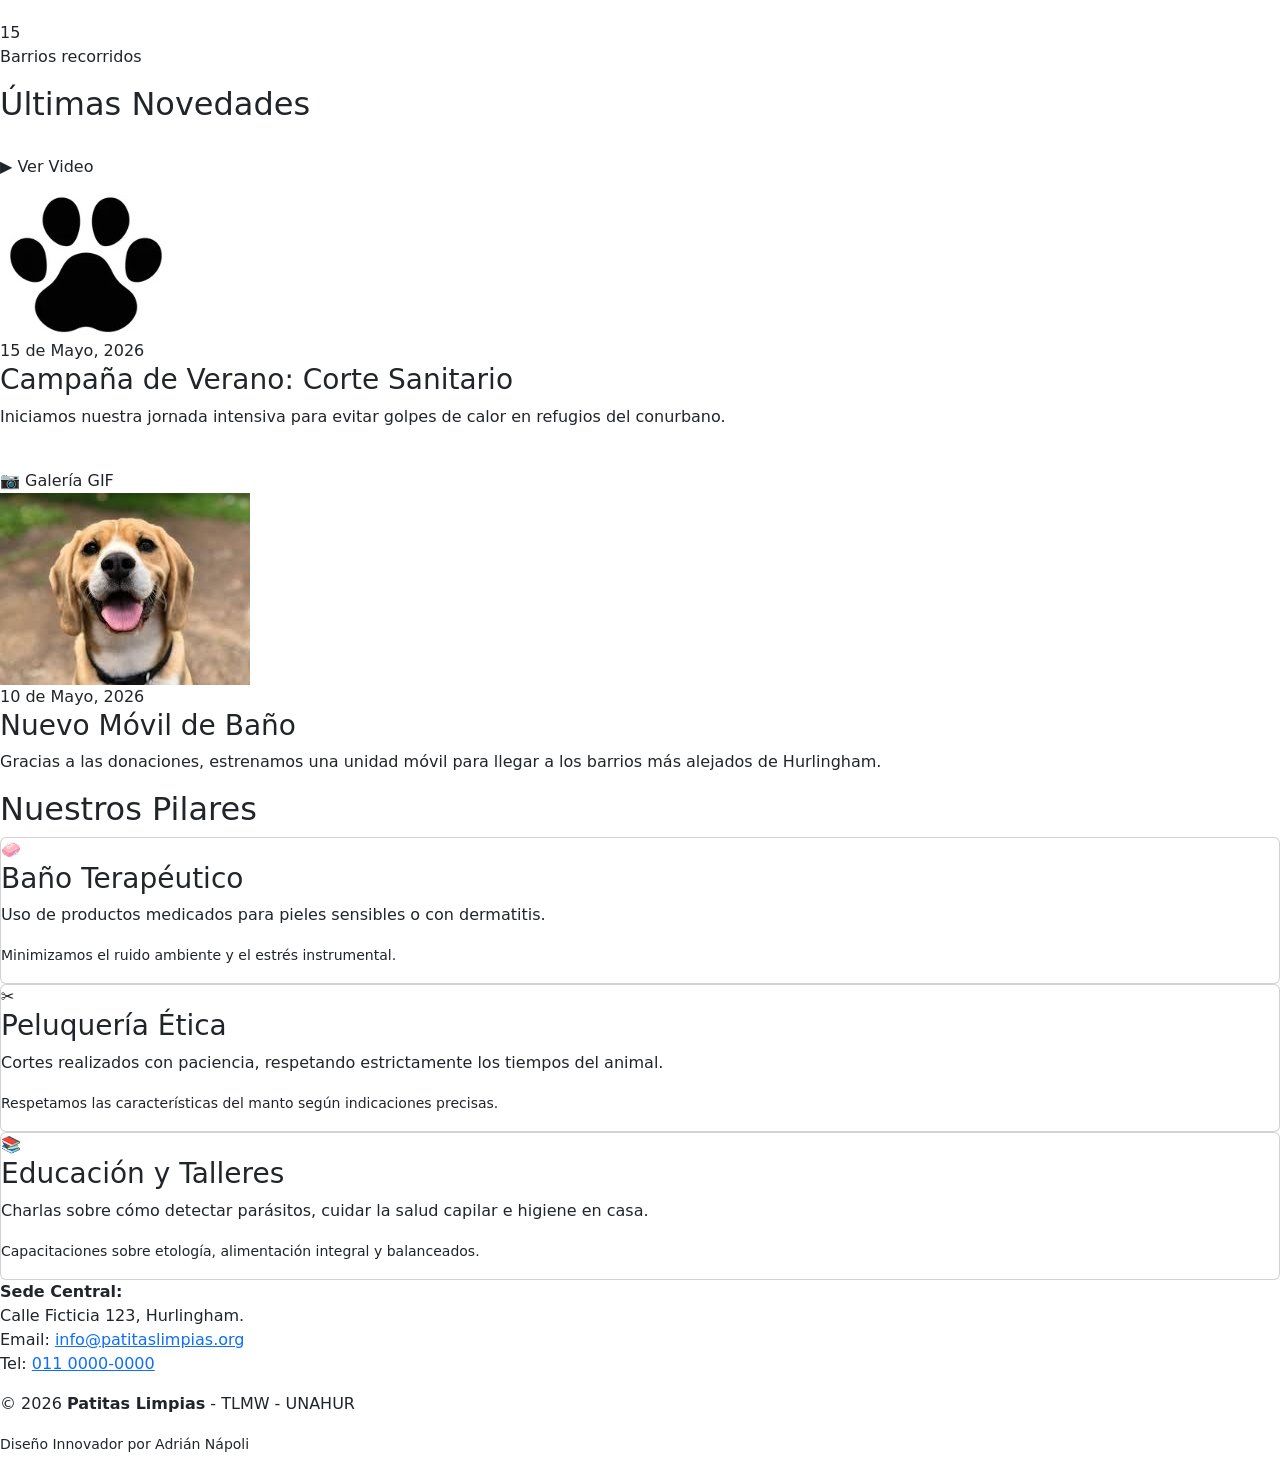
==== commit 91f51af7: "Mejoras en CSS y navbar responsive Bootstrap" ====
--- a/index.html
+++ b/index.html
@@ -12,21 +12,28 @@
 </head>
 <body>
     <header class="header-principal sticky-nav">
-        <div class="contenedor header-flex">
-            <div class="logo-container">
-                <h1>ONG <span>Patitas Limpias</span></h1>
-                <p>Higiene es Salud para nuestras mascotas</p>
+    <nav class="navbar navbar-expand-lg navbar-light">
+        <div class="contenedor container-fluid">
+            <a class="navbar-brand logo-container" href="index.html">
+                <span class="logo-titulo">ONG <strong>Patitas Limpias</strong></span>
+                <small>Higiene es Salud para nuestras mascotas</small>
+            </a>
+
+            <button class="navbar-toggler" type="button" data-bs-toggle="collapse" data-bs-target="#menuPrincipal" aria-controls="menuPrincipal" aria-expanded="false" aria-label="Abrir menú de navegación">
+                <span class="navbar-toggler-icon"></span>
+            </button>
+
+            <div class="collapse navbar-collapse" id="menuPrincipal">
+                <ul class="navbar-nav ms-auto nav-links">
+                    <li class="nav-item"><a href="index.html" class="nav-link active animated-link">Inicio</a></li>
+                    <li class="nav-item"><a href="nosotros.html" class="nav-link animated-link">Nosotros</a></li>
+                    <li class="nav-item"><a href="programas.html" class="nav-link animated-link">Programas</a></li>
+                    <li class="nav-item"><a href="contacto.html" class="nav-link animated-link">Contacto</a></li>
+                </ul>
             </div>
-            <nav aria-label="Menú principal">
-                <ul class="nav-links">
-                    <li><a href="index.html" class="active animated-link">Inicio</a></li>
-                    <li><a href="nosotros.html" class="animated-link">Nosotros</a></li>
-                    <li><a href="programas.html" class="animated-link">Programas</a></li>
-                    <li><a href="contacto.html" class="animated-link">Contacto</a></li>
-                </ul>
-            </nav>
         </div>
-    </header>
+    </nav>
+</header>
 
     <main>
         <section id="hero" class="hero-seccion">
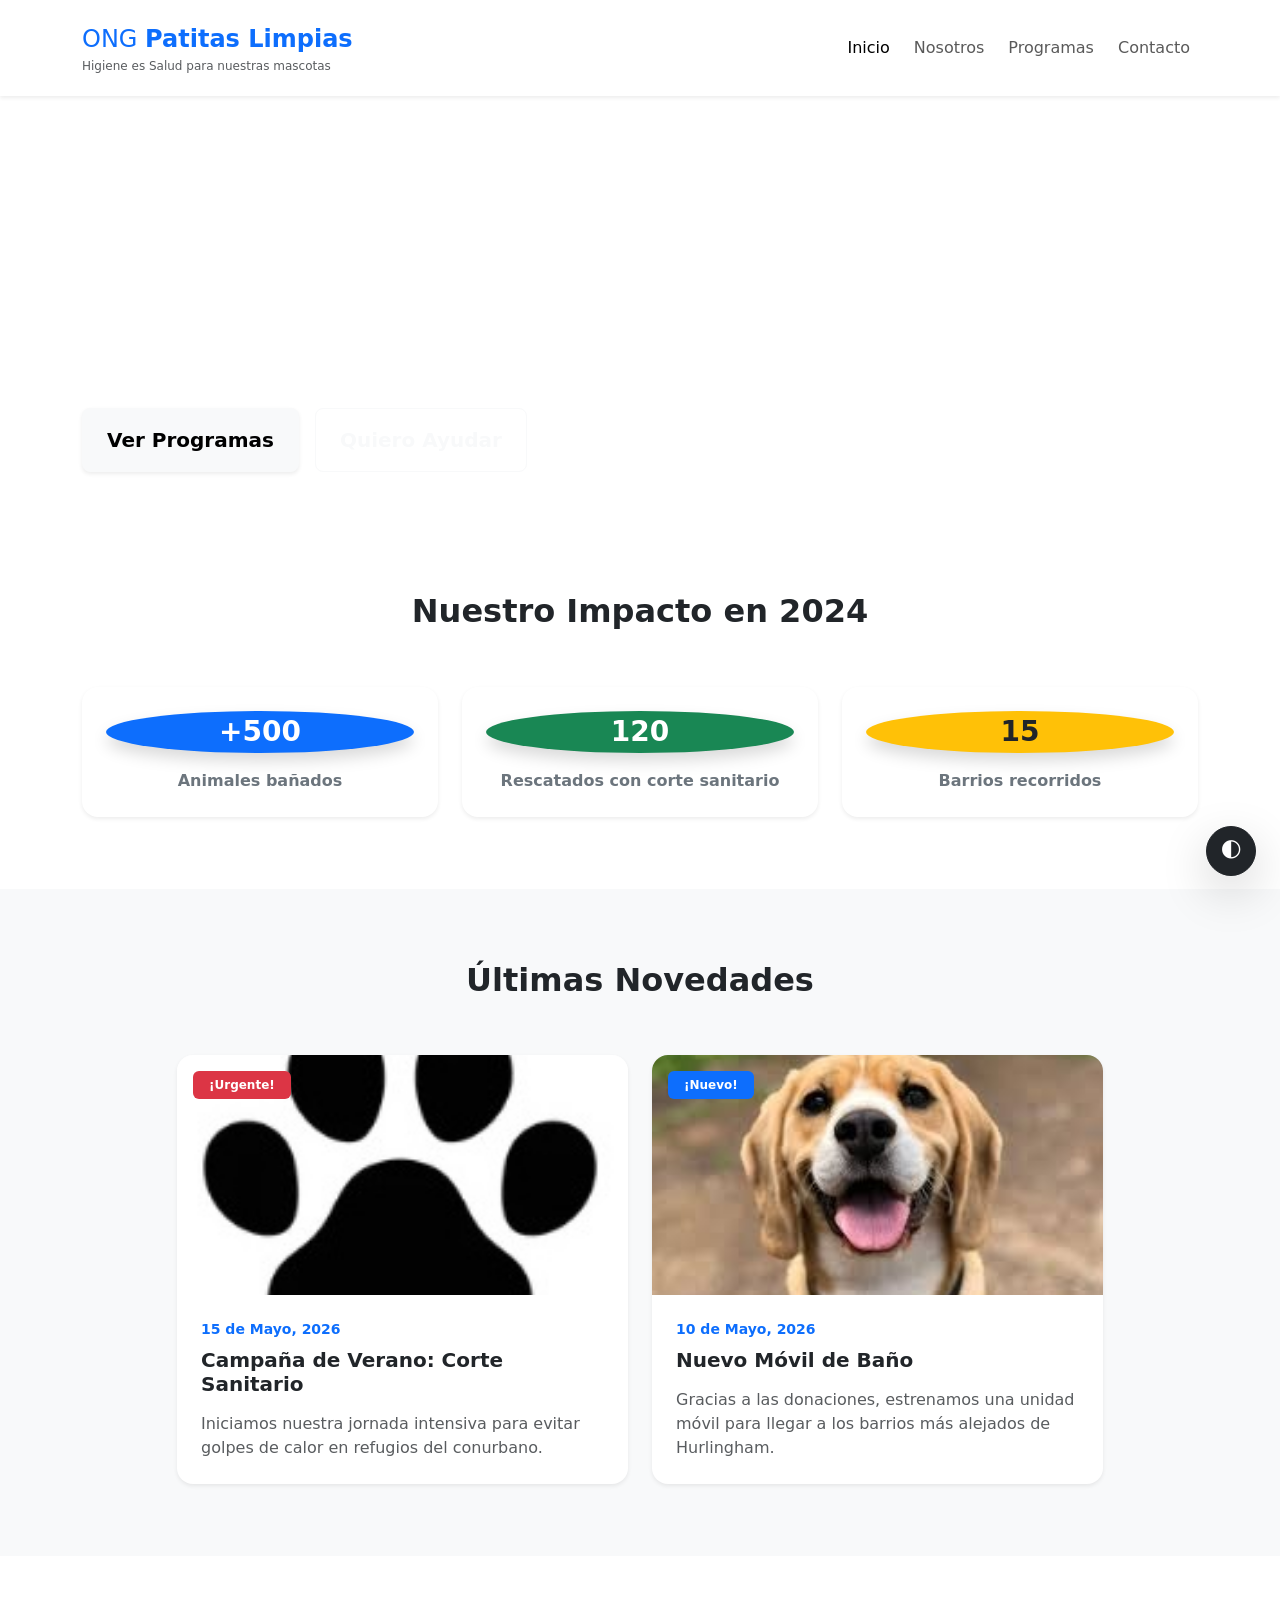
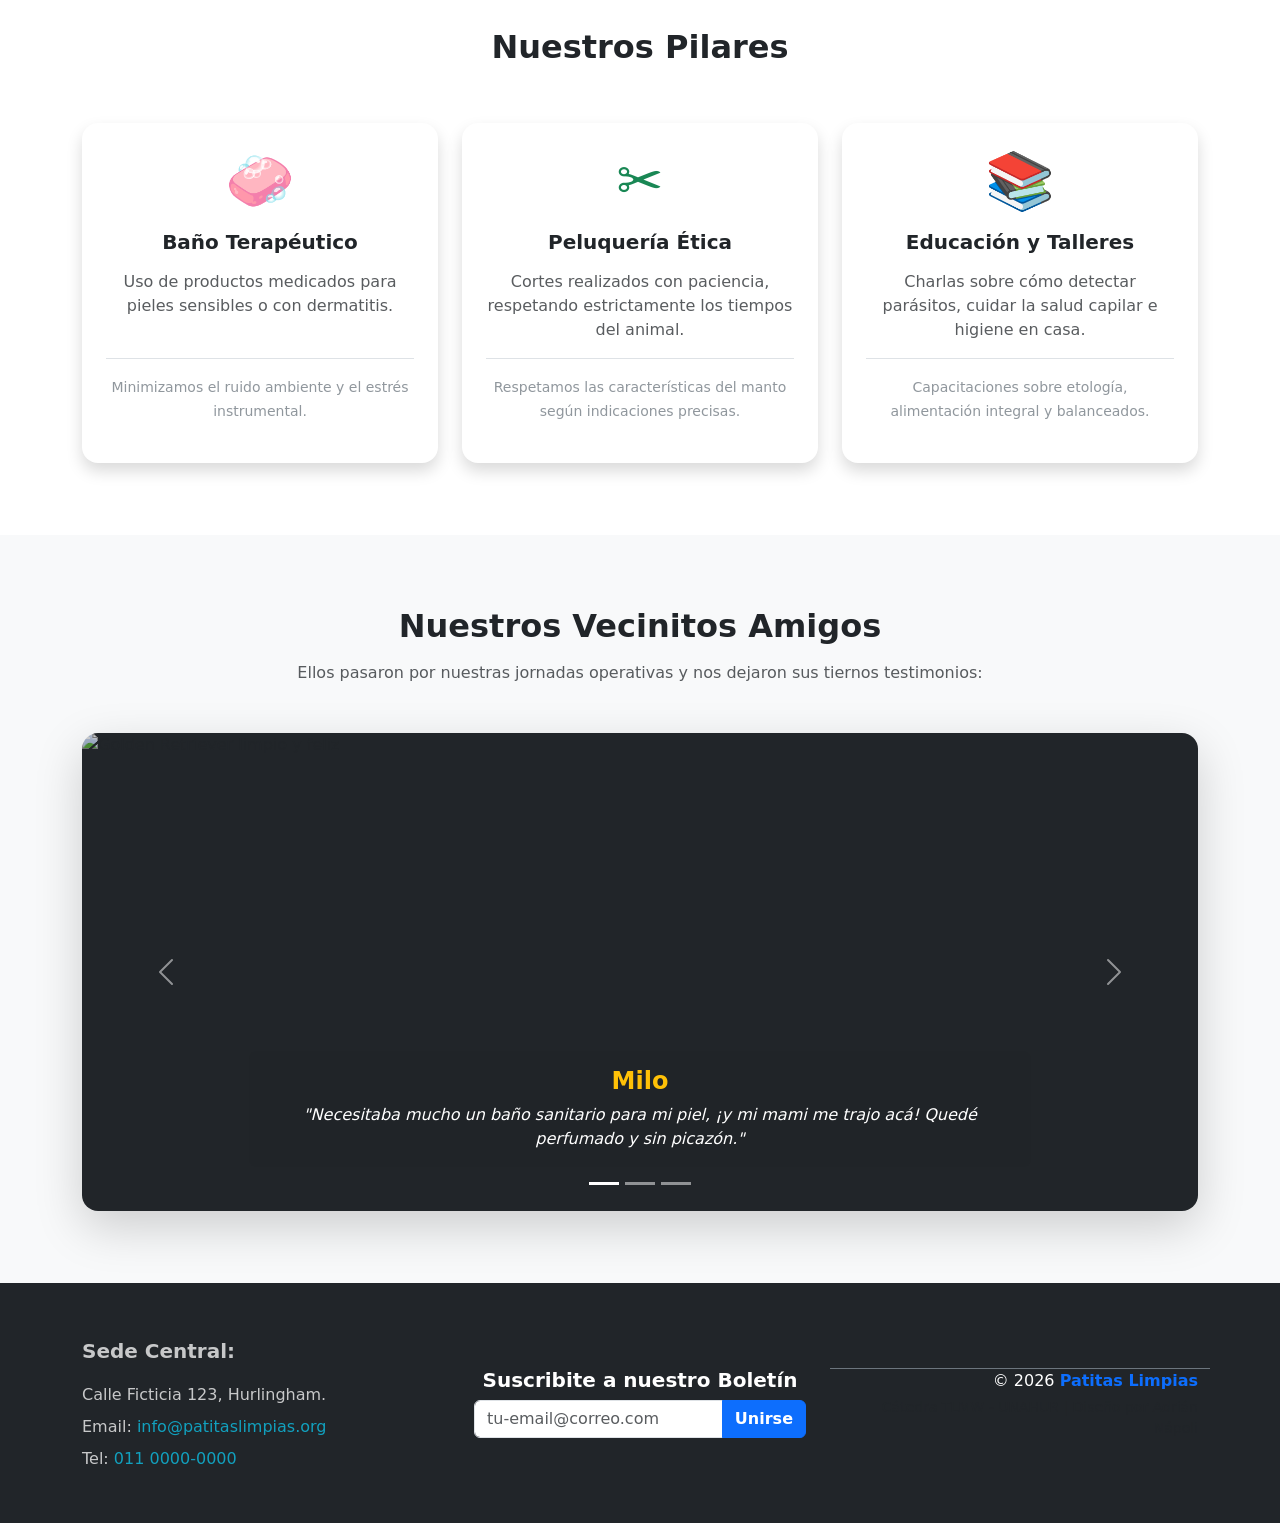
==== commit d946f346: "Ajustes in line y  mejorar Bootstrap, responsive y formularios" ====
--- a/index.html
+++ b/index.html
@@ -11,149 +11,289 @@
     <link rel="stylesheet" href="css/estilos.css">
 </head>
 <body>
-    <header class="header-principal sticky-nav">
-    <nav class="navbar navbar-expand-lg navbar-light">
-        <div class="contenedor container-fluid">
-            <a class="navbar-brand logo-container" href="index.html">
-                <span class="logo-titulo">ONG <strong>Patitas Limpias</strong></span>
-                <small>Higiene es Salud para nuestras mascotas</small>
-            </a>
-
-            <button class="navbar-toggler" type="button" data-bs-toggle="collapse" data-bs-target="#menuPrincipal" aria-controls="menuPrincipal" aria-expanded="false" aria-label="Abrir menú de navegación">
-                <span class="navbar-toggler-icon"></span>
-            </button>
-
-            <div class="collapse navbar-collapse" id="menuPrincipal">
-                <ul class="navbar-nav ms-auto nav-links">
-                    <li class="nav-item"><a href="index.html" class="nav-link active animated-link">Inicio</a></li>
-                    <li class="nav-item"><a href="nosotros.html" class="nav-link animated-link">Nosotros</a></li>
-                    <li class="nav-item"><a href="programas.html" class="nav-link animated-link">Programas</a></li>
-                    <li class="nav-item"><a href="contacto.html" class="nav-link animated-link">Contacto</a></li>
-                </ul>
-            </div>
-        </div>
-    </nav>
-</header>
+
+    <button id="btnModoOscuro" class="btn btn-dark position-fixed bottom-0 end-0 m-4 z-3 shadow-lg" style="border-radius: 50%; width: 50px; height: 50px; font-size: 1.3rem;" aria-label="Cambiar modo de color">🌓</button>
+
+    <header class="header-principal sticky-top bg-white shadow-sm">
+        <nav class="navbar navbar-expand-lg navbar-light py-3">
+            <div class="container">
+                <a class="navbar-brand logo-container d-flex flex-column" href="index.html">
+                    <span class="logo-titulo fs-4 text-primary">ONG <strong>Patitas Limpias</strong></span>
+                    <small class="text-muted" style="font-size: 0.75rem;">Higiene es Salud para nuestras mascotas</small>
+                </a>
+
+                <button class="navbar-toggler" type="button" data-bs-toggle="collapse" data-bs-target="#menuPrincipal" aria-controls="menuPrincipal" aria-expanded="false" aria-label="Abrir menú de navegación">
+                    <span class="navbar-toggler-icon"></span>
+                </button>
+
+                <div class="collapse navbar-collapse" id="menuPrincipal">
+                    <ul class="navbar-nav ms-auto nav-links gap-2 mt-3 mt-lg-0">
+                        <li class="nav-item"><a href="index.html" class="nav-link active animated-link">Inicio</a></li>
+                        <li class="nav-item"><a href="nosotros.html" class="nav-link animated-link">Nosotros</a></li>
+                        <li class="nav-item"><a href="programas.html" class="nav-link animated-link">Programas</a></li>
+                        <li class="nav-item"><a href="contacto.html" class="nav-link animated-link">Contacto</a></li>
+                    </ul>
+                </div>
+            </div>
+        </nav>
+    </header>
 
     <main>
-        <section id="hero" class="hero-seccion">
-            <div class="contenedor hero-contenido">
-                <h2 class="bounce-text">Transformando vidas a través del cuidado</h2>
-                <p>En <strong>Patitas Limpias</strong> creemos que la higiene es salud. Prevenimos infecciones y mejoramos el bienestar emocional de animales en situación de vulnerabilidad.</p>
-                <div class="hero-botones">
-                    <a href="programas.html" class="boton boton-primario pulse-effect">Ver Programas</a>
-                    <a href="contacto.html" class="boton boton-secundario">Quiero Ayudar</a>
-                </div>
-            </div>
-            <div class="custom-shape-divider">
-                <svg data-name="Layer 1" xmlns="http://www.w3.org/2000/svg" viewBox="0 0 1200 1200" preserveAspectRatio="none">
-                    <path d="M321.39,56.44c58-10.79,114.16-30.13,172-41.86,82.39-16.72,168.19-17.73,250.45-.39C823.78,31,906.67,72,985.66,92.83c70.05,18.48,146.53,26.09,214.34,3V0H0V27.35A600.21,600.21,0,0,0,321.39,56.44Z" class="shape-fill"></path>
+        <section id="hero" class="hero-seccion position-relative overflow-hidden text-center text-lg-start d-flex align-items-center">
+            <div class="container py-5 z-2">
+                <div class="row align-items-center">
+                    <div class="col-12 col-lg-8 hero-contenido">
+                        <h1 class="bounce-text display-4 fw-bold mb-3 text-white">Transformando vidas a través del cuidado</h1>
+                        <p class="lead text-white mb-4 opacity-90">En <strong>Patitas Limpias</strong> creemos que la higiene es salud. Prevenimos infecciones y mejoramos el bienestar emocional de animales en situación de vulnerabilidad.</p>
+                        <div class="hero-botones d-flex flex-wrap gap-3 justify-content-center justify-content-lg-start">
+                            <a href="programas.html" class="btn btn-light btn-lg boton-primario pulse-effect px-4 py-3 fw-bold shadow-sm">Ver Programas</a>
+                            <a href="contacto.html" class="btn btn-outline-light btn-lg boton-secundario px-4 py-3 fw-bold">Quiero Ayudar</a>
+                        </div>
+                    </div>
+                </div>
+            </div>
+            <div class="custom-shape-divider w-100 position-absolute bottom-0 start-0">
+                <svg data-name="Layer 1" xmlns="http://www.w3.org/2000/svg" viewBox="0 0 1200 120" preserveAspectRatio="none" style="height: 40px; width: 100%;">
+                    <path d="M321.39,56.44c58-10.79,114.16-30.13,172-41.86,82.39-16.72,168.19-17.73,250.45-.39C823.78,31,906.67,72,985.66,92.83c70.05,18.48,146.53,26.09,214.34,3V0H0V27.35A600.21,600.21,0,0,0,321.39,56.44Z" class="shape-fill" fill="#ffffff"></path>
                 </svg>
             </div>
         </section>
 
-        <section id="impacto" class="contenedor seccion-padding">
-            <h2 class="titulo-centrado">Nuestro Impacto en 2024</h2>
-            <div class="flex-impacto">
-                <div class="impacto-item">
-                    <div class="impacto-circulo">
-                        <span class="numero">+500</span>
-                    </div>
-                    <p class="descripcion-impacto">Animales bañados</p>
-                </div>
-                <div class="impacto-item">
-                    <div class="impacto-circulo">
-                        <span class="numero">120</span>
-                    </div>
-                    <p class="descripcion-impacto">Rescatados con corte sanitario</p>
-                </div>
-                <div class="impacto-item">
-                    <div class="impacto-circulo">
-                        <span class="numero">15</span>
-                    </div>
-                    <p class="descripcion-impacto">Barrios recorridos</p>
-                </div>
-            </div>
-        </section>
-
-        <section id="noticias" class="fondo-claro seccion-padding">
-            <div class="contenedor">
-                <h2 class="titulo-centrado">Últimas Novedades</h2>
-                <div class="grid-articulos">
+        <section id="impacto" class="py-5 bg-white">
+            <div class="container py-4">
+                <h2 class="titulo-centrado text-center mb-5 fw-bold position-relative pb-2">Nuestro Impacto en 2024</h2>
+                <div class="row text-center g-4 justify-content-center">
+                    <div class="col-12 col-sm-6 col-md-4 d-flex justify-content-center">
+                        <div class="impacto-item p-4 shadow-sm rounded-4 w-100">
+                            <div class="impacto-circulo bg-primary text-white rounded-circle mx-auto d-flex align-items-center justify-content-center mb-3 shadow">
+                                <span class="numero fs-3 fw-bold">+500</span>
+                            </div>
+                            <p class="descripcion-impacto fw-semibold text-secondary mb-0">Animales bañados</p>
+                        </div>
+                    </div>
+                    <div class="col-12 col-sm-6 col-md-4 d-flex justify-content-center">
+                        <div class="impacto-item p-4 shadow-sm rounded-4 w-100">
+                            <div class="impacto-circulo bg-success text-white rounded-circle mx-auto d-flex align-items-center justify-content-center mb-3 shadow">
+                                <span class="numero fs-3 fw-bold">120</span>
+                            </div>
+                            <p class="descripcion-impacto fw-semibold text-secondary mb-0">Rescatados con corte sanitario</p>
+                        </div>
+                    </div>
+                    <div class="col-12 col-sm-6 col-md-4 d-flex justify-content-center">
+                        <div class="impacto-item p-4 shadow-sm rounded-4 w-100">
+                            <div class="impacto-circulo bg-warning text-dark rounded-circle mx-auto d-flex align-items-center justify-content-center mb-3 shadow">
+                                <span class="numero fs-3 fw-bold">15</span>
+                            </div>
+                            <p class="descripcion-impacto fw-semibold text-secondary mb-0">Barrios recorridos</p>
+                        </div>
+                    </div>
+                </div>
+            </div>
+        </section>
+
+        <section id="noticias" class="py-5 bg-light fondo-claro">
+            <div class="container py-4">
+                <h2 class="titulo-centrado text-center mb-5 fw-bold position-relative pb-2">Últimas Novedades</h2>
+                <div class="row g-4 justify-content-center">
                     
-                    <article class="tarjeta-noticia relative-card">
-                        <span class="badge badge-urgente">¡Urgente!</span>
-                        <div class="contenedor-multimedia">
-                            <div class="overlay-play"><span>▶ Ver Video</span></div>
-                            <img src="img/huella.jpg" alt="Perro recibiendo corte de pelo" class="img-zoom">
-                        </div>
-                        <div class="tarjeta-cuerpo">
-                            <time datetime="2026-05-15" class="time-tag">15 de Mayo, 2026</time>
-                            <h3>Campaña de Verano: Corte Sanitario</h3>
-                            <p>Iniciamos nuestra jornada intensiva para evitar golpes de calor en refugios del conurbano.</p>
-                        </div>
-                    </article>
-
-                    <article class="tarjeta-noticia relative-card">
-                        <span class="badge badge-nuevo">¡Nuevo!</span>
-                        <div class="contenedor-multimedia">
-                            <div class="overlay-play"><span>📷 Galería GIF</span></div>
-                            <img src="img/perro1.jpg" alt="Unidad móvil de Patitas Limpias" class="img-zoom">
-                        </div>
-                        <div class="tarjeta-cuerpo">
-                            <time datetime="2026-05-10" class="time-tag">10 de Mayo, 2026</time>
-                            <h3>Nuevo Móvil de Baño</h3>
-                            <p>Gracias a las donaciones, estrenamos una unidad móvil para llegar a los barrios más alejados de Hurlingham.</p>
-                        </div>
-                    </article>
-
-                </div>
-            </div>
-        </section>
-
-        <section id="que-hacemos" class="contenedor seccion-padding">
-            <h2 class="titulo-centrado">Nuestros Pilares</h2>
-            <div class="flex-container">
-                
-                <div class="card card-interactiva">
-                    <div class="icono-flotante">🧼</div>
-                    <h3>Baño Terapéutico</h3>
-                    <p>Uso de productos medicados para pieles sensibles o con dermatitis.</p>
-                    <p><small class="texto-secundario">Minimizamos el ruido ambiente y el estrés instrumental.</small></p>
-                </div>
-
-                <div class="card card-interactiva">
-                    <div class="icono-flotante">✂️</div>
-                    <h3>Peluquería Ética</h3>
-                    <p>Cortes realizados con paciencia, respetando estrictamente los tiempos del animal.</p>
-                    <p><small class="texto-secundario">Respetamos las características del manto según indicaciones precisas.</small></p>
-                </div>
-
-                <div class="card card-interactiva">
-                    <div class="icono-flotante">📚</div>
-                    <h3>Educación y Talleres</h3>
-                    <p>Charlas sobre cómo detectar parásitos, cuidar la salud capilar e higiene en casa.</p>
-                    <p><small class="texto-secundario">Capacitaciones sobre etología, alimentación integral y balanceados.</small></p>
-                </div>
-
+                    <div class="col-12 col-md-6 col-lg-5">
+                        <article class="card h-100 border-0 shadow-sm rounded-4 overflow-hidden tarjeta-noticia relative-card position-relative">
+                            <span class="badge bg-danger position-absolute top-0 start-0 m-3 z-2 px-3 py-2 badge-urgente">¡Urgente!</span>
+                            <div class="contenedor-multimedia position-relative overflow-hidden" style="height: 240px;">
+                                <div class="overlay-play position-absolute w-100 h-100 d-flex align-items-center justify-content-center text-white bg-dark bg-opacity-50 transition-all opacity-0">
+                                    <span class="fw-bold"><i class="bi bi-play-circle-fill"></i> ▶ Ver Video</span>
+                                </div>
+                                <img src="img/huella.jpg" alt="Perro recibiendo corte de pelo" class="w-100 h-100 object-fit-cover img-zoom transition-all">
+                            </div>
+                            <div class="card-body tarjeta-cuerpo p-4 d-flex flex-column">
+                                <time datetime="2026-05-15" class="time-tag text-primary small fw-semibold mb-2 d-block">15 de Mayo, 2026</time>
+                                <h3 class="card-title h5 fw-bold mb-3 text-dark">Campaña de Verano: Corte Sanitario</h3>
+                                <p class="card-text text-muted mb-0">Iniciamos nuestra jornada intensiva para evitar golpes de calor en refugios del conurbano.</p>
+                            </div>
+                        </article>
+                    </div>
+
+                    <div class="col-12 col-md-6 col-lg-5">
+                        <article class="card h-100 border-0 shadow-sm rounded-4 overflow-hidden tarjeta-noticia relative-card position-relative">
+                            <span class="badge bg-primary position-absolute top-0 start-0 m-3 z-2 px-3 py-2 badge-nuevo">¡Nuevo!</span>
+                            <div class="contenedor-multimedia position-relative overflow-hidden" style="height: 240px;">
+                                <div class="overlay-play position-absolute w-100 h-100 d-flex align-items-center justify-content-center text-white bg-dark bg-opacity-50 transition-all opacity-0">
+                                    <span class="fw-bold">📷 Galería GIF</span>
+                                </div>
+                                <img src="img/perro1.jpg" alt="Unidad móvil de Patitas Limpias" class="w-100 h-100 object-fit-cover img-zoom transition-all">
+                            </div>
+                            <div class="card-body tarjeta-cuerpo p-4 d-flex flex-column">
+                                <time datetime="2026-05-10" class="time-tag text-primary small fw-semibold mb-2 d-block">10 de Mayo, 2026</time>
+                                <h3 class="card-title h5 fw-bold mb-3 text-dark">Nuevo Móvil de Baño</h3>
+                                <p class="card-text text-muted mb-0">Gracias a las donaciones, estrenamos una unidad móvil para llegar a los barrios más alejados de Hurlingham.</p>
+                            </div>
+                        </article>
+                    </div>
+
+                </div>
+            </div>
+        </section>
+
+        <section id="que-hacemos" class="py-5 bg-white">
+            <div class="container py-4">
+                <h2 class="titulo-centrado text-center mb-5 fw-bold position-relative pb-2">Nuestros Pilares</h2>
+                <div class="row g-4 justify-content-center">
+                    
+                    <div class="col-12 col-md-6 col-lg-4">
+                        <div class="card h-100 border-0 shadow p-4 rounded-4 text-center card-interactiva d-flex flex-column">
+                            <div class="icono-flotante display-4 text-primary mb-3 transition-all">🧼</div>
+                            <h3 class="h5 fw-bold mb-3">Baño Terapéutico</h3>
+                            <p class="text-muted flex-grow-1">Uso de productos medicados para pieles sensibles o con dermatitis.</p>
+                            <p class="mt-auto pt-3 border-top"><small class="text-secondary opacity-75">Minimizamos el ruido ambiente y el estrés instrumental.</small></p>
+                        </div>
+                    </div>
+
+                    <div class="col-12 col-md-6 col-lg-4">
+                        <div class="card h-100 border-0 shadow p-4 rounded-4 text-center card-interactiva d-flex flex-column">
+                            <div class="icono-flotante display-4 text-success mb-3 transition-all">✂️</div>
+                            <h3 class="h5 fw-bold mb-3">Peluquería Ética</h3>
+                            <p class="text-muted flex-grow-1">Cortes realizados con paciencia, respetando estrictamente los tiempos del animal.</p>
+                            <p class="mt-auto pt-3 border-top"><small class="text-secondary opacity-75">Respetamos las características del manto según indicaciones precisas.</small></p>
+                        </div>
+                    </div>
+
+                    <div class="col-12 col-md-6 col-lg-4">
+                        <div class="card h-100 border-0 shadow p-4 rounded-4 text-center card-interactiva d-flex flex-column">
+                            <div class="icono-flotante display-4 text-warning mb-3 transition-all">📚</div>
+                            <h3 class="h5 fw-bold mb-3">Educación y Talleres</h3>
+                            <p class="text-muted flex-grow-1">Charlas sobre cómo detectar parásitos, cuidar la salud capilar e higiene en casa.</p>
+                            <p class="mt-auto pt-3 border-top"><small class="text-secondary opacity-75">Capacitaciones sobre etología, alimentación integral y balanceados.</small></p>
+                        </div>
+                    </div>
+
+                </div>
+            </div>
+        </section>
+
+        <section id="vecinitos" class="py-5 bg-light fondo-claro">
+            <div class="container py-4">
+                <div class="text-center mb-5">
+                    <h2 class="titulo-centrado fw-bold position-relative pb-2 mb-2">Nuestros Vecinitos Amigos</h2>
+                    <p class="text-muted">Ellos pasaron por nuestras jornadas operativas y nos dejaron sus tiernos testimonios:</p>
+                </div>
+
+                <div id="carruselVecinitos" class="carousel slide carousel-fade shadow-lg rounded-4 overflow-hidden" data-bs-ride="carousel">
+                    
+                    <div class="carousel-indicators">
+                        <button type="button" data-bs-target="#carruselVecinitos" data-bs-slide-to="0" class="active" aria-current="true" aria-label="Vecinito 1"></button>
+                        <button type="button" data-bs-target="#carruselVecinitos" data-bs-slide-to="1" aria-label="Vecinito 2"></button>
+                        <button type="button" data-bs-target="#carruselVecinitos" data-bs-slide-to="2" aria-label="Vecinito 3"></button>
+                    </div>
+
+                    <div class="carousel-inner">
+                        
+                        <div class="carousel-item active" data-bs-interval="5000">
+                            <div class="position-relative ratio ratio-21x9 bg-dark">
+                                <img src="https://images.unsplash.com/photo-1544568100-847a948585b9?auto=format&fit=crop&q=80&w=900" class="d-block w-100 opacity-75 object-fit-cover" alt="Golden Retriever limpio y feliz">
+                            </div>
+                            <div class="carousel-caption d-none d-md-block bg-dark bg-opacity-50 p-3 rounded-3 mb-4 mx-auto style-caption" style="max-width: 80%;">
+                                <h3 class="h4 fw-bold text-warning">Milo</h3>
+                                <p class="fst-italic mb-0">"Necesitaba mucho un baño sanitario para mi piel, ¡y mi mami me trajo acá! Quedé perfumado y sin picazón."</p>
+                            </div>
+                        </div>
+
+                        <div class="carousel-item" data-bs-interval="5000">
+                            <div class="position-relative ratio ratio-21x9 bg-dark">
+                                <img src="https://images.unsplash.com/photo-1543466835-00a7907e9de1?w=1200&auto=format&fit=crop&q=80" class="d-block w-100 opacity-75 object-fit-cover" alt="Perrito recuperado">
+                            </div>
+                            <div class="carousel-caption d-none d-md-block bg-dark bg-opacity-50 p-3 rounded-3 mb-4 mx-auto style-caption" style="max-width: 80%;">
+                                <h3 class="h4 fw-bold text-warning">Rocco</h3>
+                                <p class="fst-italic mb-0">"Cuando me sentí mal por las pulgas y la dermatitis, aquí me curaron con sus productos especiales. ¡Eternamente agradecido!"</p>
+                            </div>
+                        </div>
+
+                        <div class="carousel-item" data-bs-interval="5000">
+                            <div class="position-relative ratio ratio-21x9 bg-dark">
+                                <img src="https://images.unsplash.com/photo-1583511655857-d19b40a7a54e?auto=format&fit=crop&q=80&w=900" class="d-block w-100 opacity-75 object-fit-cover" alt="Perrito Cocker feliz">
+                            </div>
+                            <div class="carousel-caption d-none d-md-block bg-dark bg-opacity-50 p-3 rounded-3 mb-4 mx-auto style-caption" style="max-width: 80%;">
+                                <h3 class="h4 fw-bold text-warning">Luna</h3>
+                                <p class="fst-italic mb-0">"Estuve solita en la calle pasando frío, y acá me dieron una peluquería higiénica completa y me ayudaron a conseguir un hermoso hogar."</p>
+                            </div>
+                        </div>
+
+                    </div>
+
+                    <button class="carousel-control-prev" type="button" data-bs-target="#carruselVecinitos" data-bs-slide="prev">
+                        <span class="carousel-control-prev-icon" aria-hidden="true"></span>
+                        <span class="visually-hidden">Anterior</span>
+                    </button>
+                    <button class="carousel-control-next" type="button" data-bs-target="#carruselVecinitos" data-bs-slide="next">
+                        <span class="carousel-control-next-icon" aria-hidden="true"></span>
+                        <span class="visually-hidden">Siguiente</span>
+                    </button>
+                </div>
             </div>
         </section>
     </main>
 
-    <footer>
-        <div class="contenedor footer-grid">
-            <address class="footer-direccion">
-                <strong>Sede Central:</strong><br>
-                Calle Ficticia 123, Hurlingham.<br>
-                Email: <a href="mailto:info@patitaslimpias.org" class="footer-link">info@patitaslimpias.org</a><br>
-                Tel: <a href="tel:+541100000000" class="footer-link">011 0000-0000</a>
-            </address>
-            <div class="copyright">
-                <p>&copy; 2026 <strong>Patitas Limpias</strong> - TLMW - UNAHUR</p>
-                <p><small>Diseño Innovador por Adrián Nápoli</small></p>
+    <footer class="bg-dark text-white py-5">
+        <div class="container">
+            <div class="row g-4 align-items-center">
+                <div class="col-12 col-md-4">
+                    <address class="footer-direccion mb-0 lh-lg opacity-75 text-center text-md-start">
+                        <strong class="text-white fs-5 d-block mb-2">Sede Central:</strong>
+                        Calle Ficticia 123, Hurlingham.<br>
+                        Email: <a href="mailto:info@patitaslimpias.org" class="text-info text-decoration-none footer-link">info@patitaslimpias.org</a><br>
+                        Tel: <a href="tel:+541100000000" class="text-info text-decoration-none footer-link">011 0000-0000</a>
+                    </address>
+                </div>
+                <div class="col-12 col-md-4 text-center px-4">
+                    <h5 class="fw-bold mb-2 text-white">Suscribite a nuestro Boletín</h5>
+                    <form id="formNewsletter" class="input-group">
+                        <input type="email" id="emailNewsletter" class="form-control" placeholder="tu-email@correo.com" required>
+                        <button class="btn btn-primary fw-bold" type="submit">Unirse</button>
+                    </form>
+                    <div id="newsletterFeedback" class="mt-2 small d-none"></div>
+                </div>
+                <div class="col-12 col-md-4 text-center text-md-end copyright border-top border-secondary pt-4 pt-md-0 border-md-0">
+                    <p class="mb-1">&copy; 2026 <strong class="text-primary">Patitas Limpias</strong></p>
+                    <p class="text-muted small mb-0">Cátedra TLMW - UNAHUR | Diseño por Adrián Nápoli</p>
+                </div>
             </div>
         </div>
     </footer>
-<script src="https://cdn.jsdelivr.net/npm/bootstrap@5.3.3/dist/js/bootstrap.bundle.min.js"></script>
+
+    <script src="https://cdn.jsdelivr.net/npm/bootstrap@5.3.3/dist/js/bootstrap.bundle.min.js"></script>
+
+    <script>
+        // 1. Funcionalidad Interactiva de Modo Oscuro
+        const btnModoOscuro = document.getElementById('btnModoOscuro');
+        btnModoOscuro.addEventListener('click', () => {
+            document.body.classList.toggle('bg-dark');
+            document.body.classList.toggle('text-white');
+            
+            // Alternar clases en componentes Bootstrap específicos de forma dinámica
+            const cards = document.querySelectorAll('.card');
+            cards.forEach(card => {
+                card.classList.toggle('bg-secondary');
+                card.classList.toggle('text-white');
+            });
+        });
+
+        // 2. Validación en tiempo real del Newsletter del Footer (Sin recargar página)
+        const formNewsletter = document.getElementById('formNewsletter');
+        const emailNewsletter = document.getElementById('emailNewsletter');
+        const feedback = document.getElementById('newsletterFeedback');
+
+        formNewsletter.addEventListener('submit', (e) => {
+            e.preventDefault(); // Detiene la recarga nativa
+            const correo = emailNewsletter.value;
+
+            if(correo.includes('@') && correo.length > 5) {
+                feedback.textContent = "¡Gracias por unirte a nuestra comunidad! 🐾";
+                feedback.className = "mt-2 small text-success fw-bold d-block";
+                emailNewsletter.value = ""; // Limpia el input
+            } else {
+                feedback.textContent = "Por favor, ingresá un correo electrónico válido.";
+                feedback.className = "mt-2 small text-danger fw-bold d-block";
+            }
+        });
+    </script>
 </body>
 </html>
